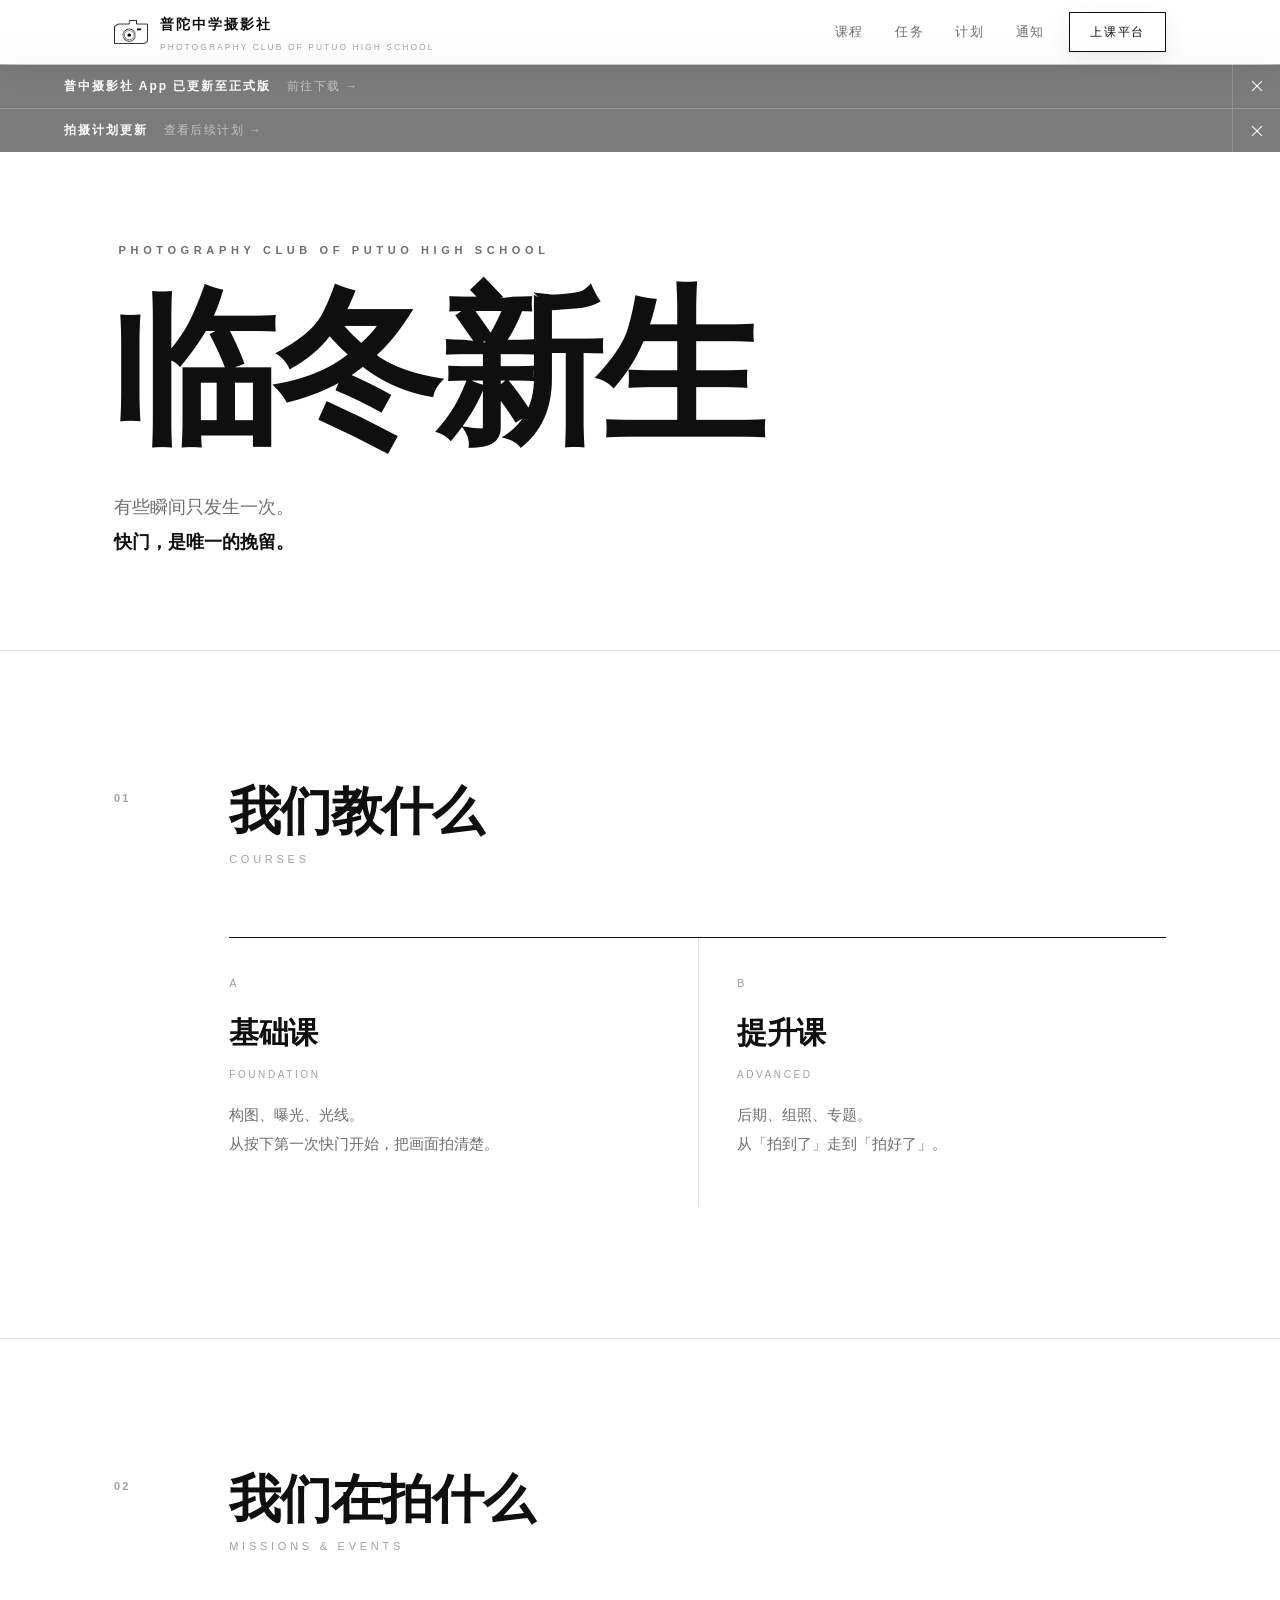
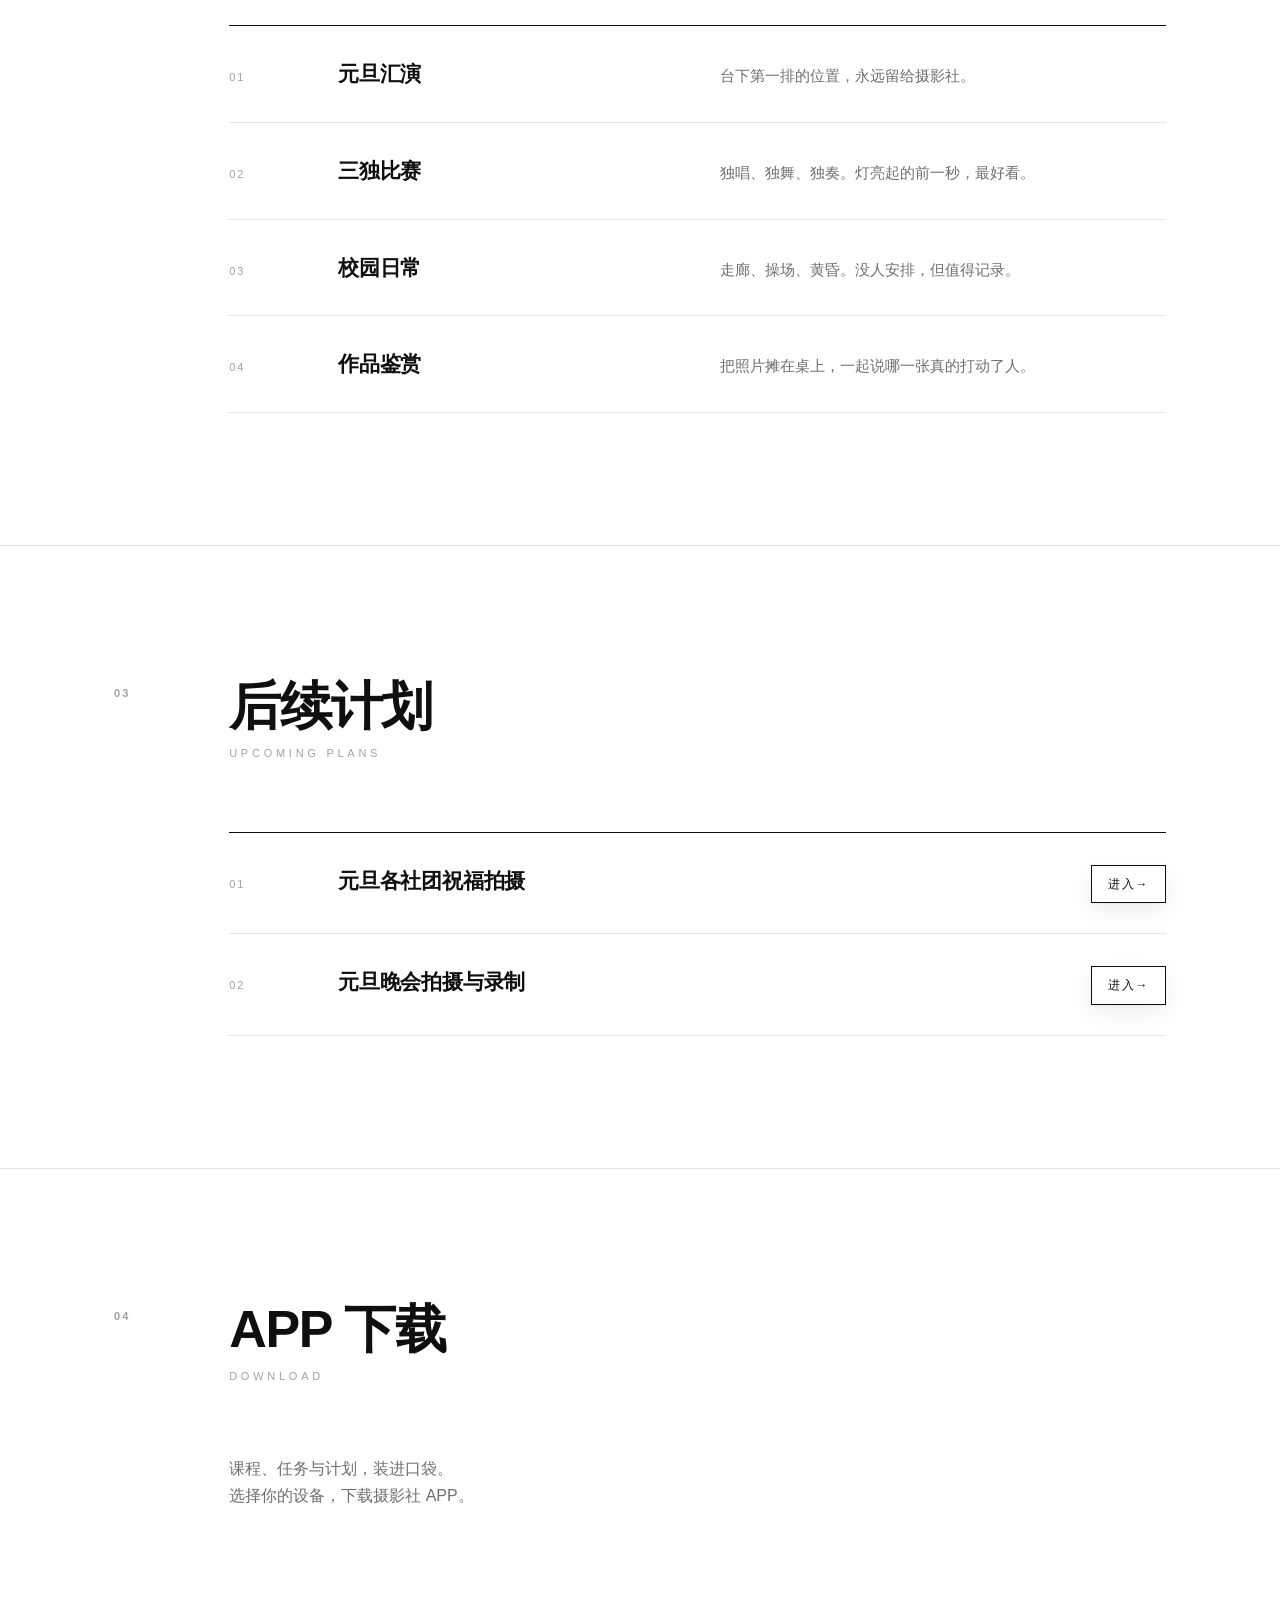
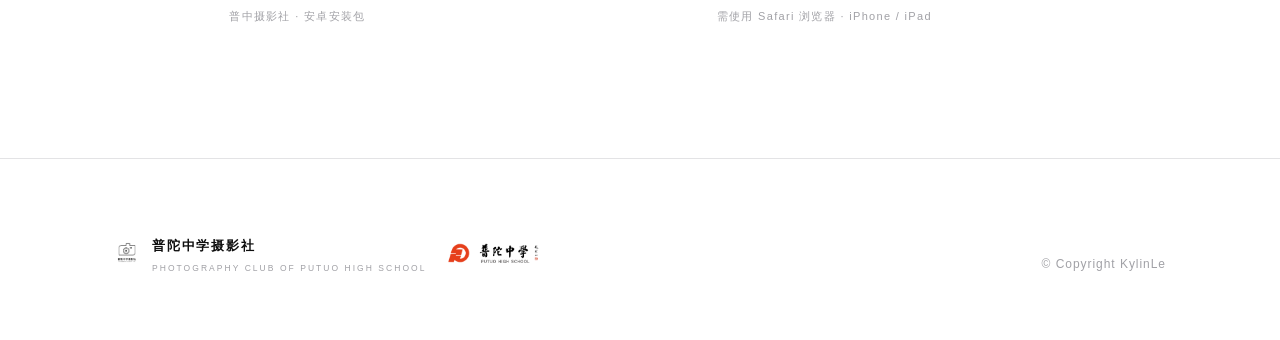
==== index.html @ 9608474e "Add app version marker and update APK to v1.0.2" ====
<!DOCTYPE html>
<html lang="zh-CN">
<head>
<meta charset="UTF-8">
<meta name="viewport" content="width=device-width, initial-scale=1">
<title>普陀中学摄影社</title>
<meta name="description" content="普陀中学摄影社 — 留住光。课程、活动与作品，用快门挽留每一个瞬间。">
<link rel="icon" type="image/png" href="assets/logo.png">
<link rel="stylesheet" href="css/style.css">
<meta name="app-version-code" content="3">
</head>
<body class="has-notice">

<!-- ================= 导航 ================= -->
<header class="nav" id="nav">
  <div class="nav-inner">
    <a class="brand" href="#top" aria-label="返回顶部">
      <img src="assets/logo2.png" alt="" width="34">
      <span>
        <span class="name">普陀中学摄影社</span>
        <span class="sub">Photography Club of Putuo High School</span>
      </span>
    </a>

    <nav class="nav-links" aria-label="主导航">
      <a href="#courses">课程</a>
      <a href="#missions">任务</a>
      <a href="#plans">计划</a>
      <a class="notices-toggle" href="#notices">通知</a>
    </nav>

    <a class="platform-btn" href="https://kylinle.github.io/cp" target="_blank" rel="noopener">上课平台</a>

    <button class="menu-btn" id="menuBtn" aria-expanded="false" aria-label="打开菜单">
      <span></span><span></span>
    </button>
  </div>
  <div class="mobile-menu" id="mobileMenu">
    <a href="#courses">课程</a>
    <a href="#missions">任务</a>
    <a href="#plans">计划</a>
    <a class="notices-toggle" href="#notices">通知</a>
  </div>
</header>

<!-- ================= 通知栏（可多条堆叠） ================= -->
<div class="notices" id="notices">
  <div class="notice" id="notice-app-release">
    <a class="notice-link" href="#app">
      <span class="t">普中摄影社 App 已更新至正式版</span>
      <span class="more">前往下载 →</span>
    </a>
    <button class="notice-close" aria-label="关闭通知">
      <span></span><span></span>
    </button>
  </div>
  <div class="notice" id="notice-plans">
    <a class="notice-link" href="#plans">
      <span class="t">拍摄计划更新</span>
      <span class="more">查看后续计划 →</span>
    </a>
    <button class="notice-close" aria-label="关闭通知">
      <span></span><span></span>
    </button>
  </div>
</div>

<main id="top">

  <!-- ================= 首屏 ================= -->
  <section class="hero">
    <div class="wrap">
      <div class="hero-grid">
        <div>
          <div class="eyebrow">Photography Club of Putuo High School</div>
          <h1>临冬新生</h1>
          <p class="hero-desc">
            有些瞬间只发生一次。<br>
            <strong>快门，是唯一的挽留。</strong>
          </p>
        </div>
      </div>
    </div>
  </section>

  <!-- ================= 01 课程 ================= -->
  <section class="sec" id="courses">
    <div class="wrap">
      <div class="sec-head reveal">
        <div class="sec-num">01</div>
        <h2>我们教什么<span class="en">Courses</span></h2>
      </div>

      <div class="sec-body">
        <div></div>
        <div class="content">
          <div class="courses reveal">
            <div class="course">
              <div class="idx">A</div>
              <h3>基础课</h3>
              <span class="en">Foundation</span>
              <p>构图、曝光、光线。<br>从按下第一次快门开始，把画面拍清楚。</p>
            </div>
            <div class="course">
              <div class="idx">B</div>
              <h3>提升课</h3>
              <span class="en">Advanced</span>
              <p>后期、组照、专题。<br>从「拍到了」走到「拍好了」。</p>
            </div>
          </div>
        </div>
      </div>
    </div>
  </section>

  <!-- ================= 02 任务与活动 ================= -->
  <section class="sec" id="missions">
    <div class="wrap">
      <div class="sec-head reveal">
        <div class="sec-num">02</div>
        <h2>我们在拍什么<span class="en">Missions &amp; Events</span></h2>
      </div>

      <div class="sec-body">
        <div></div>
        <div class="content">
          <div class="list reveal">
            <div class="list-item">
              <div class="n">01</div>
              <div class="t">元旦汇演</div>
              <div class="d">台下第一排的位置，永远留给摄影社。</div>
            </div>
            <div class="list-item">
              <div class="n">02</div>
              <div class="t">三独比赛</div>
              <div class="d">独唱、独舞、独奏。灯亮起的前一秒，最好看。</div>
            </div>
            <div class="list-item">
              <div class="n">03</div>
              <div class="t">校园日常</div>
              <div class="d">走廊、操场、黄昏。没人安排，但值得记录。</div>
            </div>
            <div class="list-item">
              <div class="n">04</div>
              <div class="t">作品鉴赏</div>
              <div class="d">把照片摊在桌上，一起说哪一张真的打动了人。</div>
            </div>
          </div>
        </div>
      </div>
    </div>
  </section>

  <!-- ================= 03 后续计划 ================= -->
  <section class="sec" id="plans">
    <div class="wrap">
      <div class="sec-head reveal">
        <div class="sec-num">03</div>
        <h2>后续计划<span class="en">Upcoming Plans</span></h2>
      </div>

      <div class="sec-body">
        <div></div>
        <div class="content">
          <div class="list reveal">
            <a class="list-item plan-item" href="plan/clubs-greeting.html">
              <div class="n">01</div>
              <div class="t">元旦各社团祝福拍摄</div>
              <div class="go">进入<span aria-hidden="true"> →</span></div>
            </a>
            <a class="list-item plan-item" href="plan/gala-recording.html">
              <div class="n">02</div>
              <div class="t">元旦晚会拍摄与录制</div>
              <div class="go">进入<span aria-hidden="true"> →</span></div>
            </a>
          </div>
        </div>
      </div>
    </div>
  </section>

<!-- ================= 04 APP 下载 ================= -->
<section class="sec" id="app">
  <div class="wrap">
    <div class="sec-head reveal">
      <div class="sec-num">04</div>
      <h2>APP 下载<span class="en">Download</span></h2>
    </div>

    <div class="sec-body">
      <div></div>
      <div class="content">
        <p class="reveal">课程、任务与计划，装进口袋。<br>选择你的设备，下载摄影社 APP。</p>
        <div class="dl-opts reveal">
          <div class="dl-opt">
            <a class="dl-btn" href="downloads/pcpths-android.apk" download data-file="pcpths-android.apk">下载安卓版 APP</a>
            <div class="dl-meta">普中摄影社 · 安卓安装包</div>
          </div>
          <div class="dl-opt">
            <a class="dl-btn" id="iosDlBtn" href="downloads/普陀中学摄影社.mobileconfig" download>下载苹果版 APP</a>
            <div class="dl-meta">需使用 Safari 浏览器 · iPhone / iPad</div>
          </div>
        </div>
      </div>
    </div>
  </div>
</section>

</main>

<!-- ================= 下载弹窗 ================= -->
<div class="modal" id="dlModal" role="dialog" aria-modal="true" aria-labelledby="dlModalTitle">
  <div class="modal-mask"></div>
  <div class="modal-box">
    <p class="modal-title" id="dlModalTitle">开始下载</p>
    <p class="modal-desc"><span id="dlFile">pcpths-android.apk</span> 已开始下载，<br>请在浏览器下载列表查看。</p>
    <button class="modal-btn" id="dlModalClose">知道了</button>
  </div>
</div>

<!-- ================= Safari 提醒弹窗（苹果版下载） ================= -->
<div class="modal" id="iosModal" role="dialog" aria-modal="true" aria-labelledby="iosModalTitle">
  <div class="modal-mask"></div>
  <div class="modal-box">
    <p class="modal-title" id="iosModalTitle">请使用 Safari 浏览器</p>
    <p class="modal-desc">苹果版 APP 需在 Safari 浏览器中下载安装，<br>微信、QQ 内置浏览器无法完成安装。</p>
    <button class="modal-btn" id="iosModalConfirm">确定</button>
  </div>
</div>

<!-- ================= 页脚 ================= -->
<footer class="foot">
  <div class="wrap foot-inner">
    <div class="foot-brand-group">
      <a class="brand" href="#top">
        <img src="assets/logo.png" alt="" width="26" height="26">
        <span>
          <span class="name">普陀中学摄影社</span>
          <span class="sub">Photography Club of Putuo High School</span>
        </span>
      </a>
      <span class="foot-badge"><img src="assets/logopths.gif" alt=""></span>
    </div>
    <div class="legal">
      ©️ Copyright KylinLe
    </div>
  </div>
</footer>

<script src="js/main.js"></script>
</body>
</html>
---- css/style.css ----
/* ============================================================
   普陀中学摄影社 — 样式表
   设计系统：细线 / 黑白 / 字距
   ============================================================ */

:root{
  --ink:#0f0f0f;
  --paper:#ffffff;
  --muted:#6e6e73;
  --faint:#a1a1a6;
  --line:#e3e3e5;

  --pad: clamp(20px, 5vw, 64px);
  --maxw: 1180px;
  --notice-h: 44px;

  --ease: cubic-bezier(.22,.61,.24,1);
}

*,*::before,*::after{ margin:0; padding:0; box-sizing:border-box; }

html{
  -webkit-text-size-adjust:100%;
  scroll-behavior:smooth;
}
section[id]{ scroll-margin-top:64px; }
.has-notice section[id]{ scroll-margin-top:calc(64px + var(--notices-h, var(--notice-h))); }

body{
  background:var(--paper);
  color:var(--ink);
  font-family:-apple-system, BlinkMacSystemFont, "SF Pro Display", "PingFang SC",
              "Helvetica Neue", "Hiragino Sans GB", "Microsoft YaHei", sans-serif;
  font-size:16px;
  line-height:1.7;
  -webkit-font-smoothing:antialiased;
  text-rendering:optimizeLegibility;
  overflow-x:hidden;
}
::selection{ background:var(--ink); color:var(--paper); }

a{ color:inherit; text-decoration:none; }
img{ display:block; max-width:100%; }

/* ---------- 通用容器 ---------- */
.wrap{
  width:100%;
  max-width:var(--maxw);
  margin:0 auto;
  padding:0 var(--pad);
}

/* ---------- 顶部导航 ---------- */
.nav{
  position:fixed; inset:0 0 auto 0; z-index:100;
  background:rgba(255,255,255,.18);
  backdrop-filter:blur(14px) saturate(1.3);
  -webkit-backdrop-filter:blur(14px) saturate(1.3);
  box-shadow:0 1px 2px rgba(15,15,15,.04), 0 8px 24px rgba(15,15,15,.05), inset 0 1px 0 rgba(255,255,255,.9);
  border-bottom:1px solid transparent;
  transition:border-color .4s var(--ease), background .4s var(--ease);
}
.nav.is-scrolled{ border-bottom-color:var(--line); }

.nav-inner{
  max-width:var(--maxw); margin:0 auto;
  padding:0 var(--pad);
  height:64px;
  display:flex; align-items:center; justify-content:space-between; gap:24px;
}

.brand{ display:flex; align-items:center; gap:12px; }
.brand img{ width:26px; height:26px; flex:0 0 auto; }
/* 顶栏 logo（logo2 为横向长方形，按原始比例显示，不做方形拉伸） */
.nav .brand img{ width:34px; height:auto; }
.brand .name{
  font-size:14px; font-weight:600; letter-spacing:.14em;
}
.brand .sub{
  display:block; font-size:8.5px; letter-spacing:.24em;
  color:var(--faint); text-transform:uppercase; margin-top:3px; font-weight:500;
}

.nav-links{ display:flex; gap:clamp(18px,2.4vw,36px); margin-left:auto; }
.nav-links a{
  font-size:13px; letter-spacing:.14em; color:var(--muted);
  padding:6px 0; position:relative; transition:color .3s var(--ease);
}
.nav-links a::after{
  content:""; position:absolute; left:0; bottom:0;
  width:100%; height:1px; background:var(--ink);
  transform:scaleX(0); transform-origin:right;
  transition:transform .45s var(--ease);
}
.nav-links a:hover{ color:var(--ink); }
.nav-links a:hover::after{ transform:scaleX(1); transform-origin:left; }

/* 上课平台按钮 */
.platform-btn{
  display:inline-flex; align-items:center;
  padding:9px 20px;
  border:1px solid var(--ink);
  font-size:12px; letter-spacing:.14em;
  white-space:nowrap;
  transition:transform .35s var(--ease), background .3s var(--ease), color .3s var(--ease), box-shadow .35s var(--ease);
}

.menu-btn{
  display:none; width:40px; height:40px; margin-right:-8px;
  background:none; border:0; cursor:pointer; position:relative;
}
.menu-btn span{
  position:absolute; left:10px; width:20px; height:1px; background:var(--ink);
  transition:transform .4s var(--ease), opacity .3s var(--ease);
}
.menu-btn span:nth-child(1){ top:16px; }
.menu-btn span:nth-child(2){ top:23px; }
.menu-btn[aria-expanded="true"] span:nth-child(1){ transform:translateY(3.5px) rotate(45deg); }
.menu-btn[aria-expanded="true"] span:nth-child(2){ transform:translateY(-3.5px) rotate(-45deg); }

.mobile-menu{
  display:none; border-top:1px solid var(--line); background:var(--paper);
}
.mobile-menu a{
  display:block; padding:16px var(--pad);
  font-size:15px; letter-spacing:.12em;
  border-bottom:1px solid var(--line);
}
.mobile-menu.is-open{ display:block; }

/* ---------- 通知栏（主页顶栏下方，可多条堆叠，各自可关闭） ---------- */
.has-notice main{ padding-top:var(--notices-h, var(--notice-h)); }
.notices{
  position:fixed; top:64px; left:0; right:0; z-index:99;
  animation:notice-in .7s var(--ease) .15s backwards;
}
.notice{
  height:var(--notice-h);
  background:rgba(15,15,15,.55);
  backdrop-filter:blur(14px) saturate(1.4);
  -webkit-backdrop-filter:blur(14px) saturate(1.4);
  display:flex; align-items:stretch;
}
.notice + .notice{ border-top:1px solid rgba(255,255,255,.18); }
.notice-link{
  flex:1; min-width:0;
  display:flex; align-items:center; gap:clamp(10px,2vw,16px);
  padding:0 var(--pad);
  color:var(--paper); font-size:12px; letter-spacing:.16em;
}
.notice-link .t{ font-weight:600; }
.notice-link .more{ color:rgba(255,255,255,.55); letter-spacing:.12em; transition:color .3s var(--ease); }
.notice-link:hover .more{ color:var(--paper); }
.notice-close{
  flex:0 0 auto; width:48px;
  background:none; border:0; border-left:1px solid rgba(255,255,255,.18);
  cursor:pointer; position:relative;
  touch-action:manipulation; /* 手机浏览器：去掉双击缩放干扰，点按立即生效 */
  transition:background .3s var(--ease);
}
.notice-close:hover{ background:rgba(255,255,255,.08); }
.notice-close span{
  position:absolute; left:50%; top:50%; width:14px; height:1px; background:var(--paper);
}
.notice-close span:nth-child(1){ transform:translate(-50%,-50%) rotate(45deg); }
.notice-close span:nth-child(2){ transform:translate(-50%,-50%) rotate(-45deg); }
@keyframes notice-in{
  from{ transform:translateY(-100%); opacity:0; }
  to{ transform:translateY(0); opacity:1; }
}
/* 顶栏「通知」点击后重新播放滑入动画（即使通知已显示，也有可见的弹出反馈） */
.notices.repop{ animation:notice-in .55s var(--ease) backwards; }

/* ---------- 首屏 ---------- */
.hero{
  padding-top:clamp(120px, 17vh, 190px);
  padding-bottom:clamp(64px, 10vh, 120px);
  position:relative;
}
.hero-grid{
  display:grid;
  grid-template-columns:minmax(0,1fr);
}

.eyebrow{
  font-size:11px; letter-spacing:.42em; text-transform:uppercase;
  color:var(--muted); font-weight:600; padding-left:.42em;
  margin-bottom:clamp(20px,3vw,32px);
}

h1{
  font-size:clamp(64px, 13.5vw, 168px);
  line-height:.92;
  letter-spacing:-.035em;
  font-weight:600;
  margin-left:-.02em;
}

.hero-desc{
  margin-top:clamp(28px,4vw,44px);
  font-size:clamp(15px,1.6vw,18px);
  line-height:1.95; color:var(--muted);
  max-width:26em;
}
.hero-desc strong{ color:var(--ink); font-weight:600; }

/* ---------- 分节 ---------- */
.sec{
  padding:clamp(72px, 11vw, 132px) 0;
  border-top:1px solid var(--line);
}
.sec-head{
  display:grid;
  grid-template-columns:clamp(48px,6vw,88px) minmax(0,1fr);
  gap:clamp(16px,3vw,40px);
  align-items:start;
  margin-bottom:clamp(40px,6vw,72px);
}
.sec-num{
  font-size:11px; letter-spacing:.2em; color:var(--faint);
  font-weight:600; padding-top:.55em;
}
h2{
  font-size:clamp(30px, 4.4vw, 52px);
  line-height:1.08;
  letter-spacing:-.025em;
  font-weight:600;
}
h2 .en{
  display:block; margin-top:14px;
  font-size:11px; letter-spacing:.34em; text-transform:uppercase;
  color:var(--faint); font-weight:500;
}

.sec-body{
  display:grid;
  grid-template-columns:clamp(48px,6vw,88px) minmax(0,1fr);
  gap:clamp(16px,3vw,40px);
}
.sec-body > .content{ max-width:none; }
.content p{ max-width:38em; }

p{ color:var(--muted); }

/* 课程 —— 两栏 */
.courses{
  display:grid; grid-template-columns:repeat(2,minmax(0,1fr));
  gap:0;
  border-top:1px solid var(--ink);
}
.course{ padding:clamp(24px,3vw,36px) clamp(20px,3vw,40px) clamp(32px,4vw,48px) 0; }
.course + .course{ border-left:1px solid var(--line); padding-left:clamp(20px,3vw,40px); }
.course .idx{ font-size:11px; letter-spacing:.2em; color:var(--faint); }
.course h3{
  font-size:clamp(22px,2.8vw,30px); font-weight:600;
  letter-spacing:-.015em; margin-top:14px;
}
.course .en{
  display:block; margin-top:8px; font-size:10px; letter-spacing:.26em;
  text-transform:uppercase; color:var(--faint);
}
.course p{ margin-top:18px; font-size:15px; line-height:1.9; max-width:24em; }

/* 任务与活动 —— 列表 */
.list{ border-top:1px solid var(--ink); }
.list-item{
  display:grid;
  grid-template-columns:clamp(40px,6vw,80px) minmax(0,1.1fr) minmax(0,1.4fr);
  gap:clamp(12px,3vw,32px);
  align-items:baseline;
  padding:clamp(20px,2.6vw,30px) 0;
  border-bottom:1px solid var(--line);
  transition:padding-left .45s var(--ease);
}
.list-item:hover{ padding-left:10px; }
.list-item .n{ font-size:11px; letter-spacing:.18em; color:var(--faint); }
.list-item .t{ font-size:clamp(17px,2vw,21px); font-weight:600; letter-spacing:-.01em; }
.list-item .d{ font-size:14.5px; line-height:1.85; color:var(--muted); }

/* 后续计划 —— 可点击列表（外观与任务列表一致） */
.plan-item{ cursor:pointer; }
.plan-item .t{ transition:color .3s var(--ease); }
.plan-item:hover .t{
  text-decoration:underline; text-underline-offset:7px; text-decoration-thickness:1px;
}
.plan-item .go{
  justify-self:end;
  display:inline-flex; align-items:center;
  padding:8px 16px;
  border:1px solid var(--ink);
  font-size:12px; letter-spacing:.14em;
  white-space:nowrap;
  transition:transform .35s var(--ease), background .3s var(--ease), color .3s var(--ease), box-shadow .35s var(--ease);
}

/* ---------- 计划页 ---------- */
.plan-page{ padding-bottom:clamp(64px, 8vw, 96px); }
.plan-page .sec{ border-top:0; }
.plan-page .list{ border-top:0; }

/* 岗位表 */
.spec-table{
  width:100%;
  border-collapse:collapse;
  font-size:14px;
  line-height:1.75;
}
.spec-table th{
  text-align:left;
  font-size:11px; font-weight:600; letter-spacing:.2em;
  color:var(--faint);
  padding:12px 16px 12px 0;
  border-bottom:1px solid var(--line);
}
.spec-table td{
  vertical-align:top;
  padding:clamp(18px,2.6vw,28px) 16px clamp(18px,2.6vw,28px) 0;
  border-bottom:1px solid var(--line);
  color:var(--muted);
}
.spec-table .pos{
  color:var(--ink);
  font-size:15px; font-weight:600; letter-spacing:-.01em;
  white-space:nowrap;
}
.spec-table .count{
  display:block; margin-top:6px;
  font-size:10px; letter-spacing:.22em; color:var(--faint); font-weight:500;
}
.plan-title{
  margin-left:0;
  font-size:clamp(30px, 9.5vw, 96px);
  line-height:1.02; letter-spacing:-.02em;
}
.foot.foot-bar{
  position:fixed; inset:auto 0 0 0; z-index:100;
  background:var(--paper);
  border-top:1px solid var(--line);
  padding:14px 0;
}

/* ---------- 下载模块 ---------- */
.dl-btn{
  margin-top:28px;
  display:inline-flex; align-items:center;
  padding:13px 32px;
  border:1px solid var(--ink);
  font-size:13px; font-weight:600; letter-spacing:.16em;
  white-space:nowrap;
  transition:transform .35s var(--ease), background .3s var(--ease), color .3s var(--ease), box-shadow .35s var(--ease);
}
.dl-meta{ margin-top:14px; font-size:11px; letter-spacing:.12em; color:var(--faint); }

/* 多个下载按钮并排 */
.dl-opts{
  margin-top:34px;
  display:grid;
  grid-template-columns:repeat(2,minmax(0,1fr));
  gap:clamp(20px,3vw,40px);
}
.dl-opts .dl-btn{ margin-top:0; }

/* ---------- 弹窗 ---------- */
.modal{
  position:fixed; inset:0; z-index:200;
  display:none;
}
.modal.is-open{ display:block; }
.modal-mask{
  position:absolute; inset:0;
  background:rgba(15,15,15,.35);
  animation:modal-fade .3s var(--ease) both;
}
.modal-box{
  position:absolute; left:50%; top:50%;
  transform:translate(-50%,-50%);
  width:min(420px, calc(100vw - 48px));
  background:var(--paper);
  border:1px solid var(--line);
  padding:clamp(28px,5vw,44px);
  animation:modal-in .45s var(--ease) both;
}
.modal-title{ font-size:16px; font-weight:600; letter-spacing:.2em; }
.modal-desc{ margin-top:16px; font-size:13.5px; line-height:1.9; color:var(--muted); }
.modal-btn{
  margin-top:28px;
  display:inline-flex; align-items:center;
  padding:10px 22px;
  border:1px solid var(--ink);
  background:var(--paper); color:var(--ink);
  font-size:12px; letter-spacing:.14em;
  cursor:pointer;
  transition:transform .35s var(--ease), background .3s var(--ease), color .3s var(--ease), box-shadow .35s var(--ease);
}
@keyframes modal-fade{ from{ opacity:0; } to{ opacity:1; } }
@keyframes modal-in{
  from{ opacity:0; transform:translate(-50%,-44%); }
  to{ opacity:1; transform:translate(-50%,-50%); }
}

/* ---------- 页脚 ---------- */
.foot{
  padding:clamp(48px,7vw,72px) 0 clamp(40px,6vw,64px);
  border-top:1px solid var(--line);
}
.foot-inner{
  display:flex; justify-content:space-between; align-items:flex-end; gap:32px; flex-wrap:wrap;
}
.foot .brand .name{ font-size:13px; }
.foot .legal{
  text-align:right; font-size:12px; letter-spacing:.08em;
  color:var(--faint); line-height:1.9;
}
/* 底栏 logo 横幅（紧邻品牌 logo，垂直居中） */
.foot-brand-group{
  display:flex; align-items:center; gap:14px;
}
.foot-badge{
  display:flex; align-items:center;
}
.foot-badge img{ height:30px; width:auto; display:block; }

/* ---------- 液态玻璃（按钮 / 底栏；顶栏见 .nav 自身规则） ---------- */
.platform-btn, .plan-item .go, .dl-btn, .modal-btn{
  background:rgba(255,255,255,.5);
  backdrop-filter:blur(12px) saturate(1.5);
  -webkit-backdrop-filter:blur(12px) saturate(1.5);
  box-shadow:0 1px 2px rgba(15,15,15,.05), 0 8px 24px rgba(15,15,15,.07), inset 0 1px 0 rgba(255,255,255,.9);
}
/* 光标靠近：轻微放大，不反色 */
.platform-btn:hover, .plan-item:hover .go, .dl-btn:hover, .modal-btn:hover{
  transform:scale(1.05);
  box-shadow:0 2px 4px rgba(15,15,15,.06), 0 10px 28px rgba(15,15,15,.09), inset 0 1px 0 rgba(255,255,255,.9);
}
/* 按下：高亮 + 在放大基础上再放大（JS 加 .is-pressed，光标离开前保持） */
.platform-btn.is-pressed, .plan-item .go.is-pressed, .dl-btn.is-pressed, .modal-btn.is-pressed{
  transform:scale(1.12);
  background:rgba(255,255,255,.94);
  box-shadow:0 0 0 4px rgba(15,15,15,.05), 0 2px 4px rgba(15,15,15,.06), 0 14px 36px rgba(15,15,15,.12), inset 0 1px 0 #fff;
}
/* 页脚 / 底栏（计划页底部固定底栏随内容滚动穿过时可见模糊） */
.foot, .foot.foot-bar{
  background:rgba(255,255,255,.18);
  backdrop-filter:blur(14px) saturate(1.3);
  -webkit-backdrop-filter:blur(14px) saturate(1.3);
}
.foot.foot-bar{ box-shadow:0 -6px 24px rgba(15,15,15,.05), inset 0 1px 0 rgba(255,255,255,.85); }
/* 不支持背景模糊的浏览器回退为纯白/纯黑，保证文字可读 */
@supports not ((backdrop-filter:blur(1px)) or (-webkit-backdrop-filter:blur(1px))){
  .nav{ background:var(--paper); }
  .notice{ background:var(--ink); }
  .platform-btn, .plan-item .go, .dl-btn, .modal-btn{ background:var(--paper); }
  .foot, .foot.foot-bar{ background:var(--paper); }
}

/* ---------- 滚动显现 ---------- */
.reveal{
  opacity:0; transform:translateY(22px);
  transition:opacity .9s var(--ease), transform .9s var(--ease);
}
.reveal.is-in{ opacity:1; transform:none; }

/* ---------- 响应式 ---------- */
@media (max-width: 900px){
  .courses{ grid-template-columns:1fr; }
  .course + .course{ border-left:0; border-top:1px solid var(--line); padding-left:0; }
  .dl-opts{ grid-template-columns:1fr; }
}

@media (max-width: 720px){
  .nav-links{ display:none; margin-left:0; }
  .platform-btn{ margin-left:auto; padding:7px 14px; }
  .nav .brand .sub{ display:none; }
  .menu-btn{ display:block; }
  .notice-link{ font-size:11px; gap:10px; }
  .notice-link .more{ letter-spacing:.08em; }
  .sec-head,.sec-body{ grid-template-columns:1fr; gap:14px; }
  .sec-num{ padding-top:0; }
  .list-item{ grid-template-columns:40px minmax(0,1fr); }
  .list-item .d{ grid-column:2; }
  .list-item .go{ grid-column:2; justify-self:start; margin-top:10px; }
  .spec-table thead{ display:none; }
  .spec-table, .spec-table tbody, .spec-table tr, .spec-table td{ display:block; width:100%; }
  .spec-table tr{ padding:clamp(20px,4vw,28px) 0; border-bottom:1px solid var(--line); }
  .spec-table td{ border-bottom:0; padding:8px 0; }
  .spec-table td::before{
    content:attr(data-label);
    display:block; margin-bottom:2px;
    font-size:10px; letter-spacing:.2em; color:var(--faint); font-weight:600;
  }
  .spec-table td:first-child::before{ display:none; }
  .spec-table td:empty{ display:none; }
  .spec-table .pos{ font-size:17px; padding-bottom:12px; }
  .foot-inner{ flex-direction:column; align-items:flex-start; }
  .foot .legal{ text-align:left; }
  .foot.foot-bar .foot-inner{ flex-direction:row; align-items:center; justify-content:space-between; }
}

@media (prefers-reduced-motion: reduce){
  html{ scroll-behavior:auto; }
  *,*::before,*::after{ animation:none !important; transition:none !important; }
  .reveal{ opacity:1; transform:none; }
}
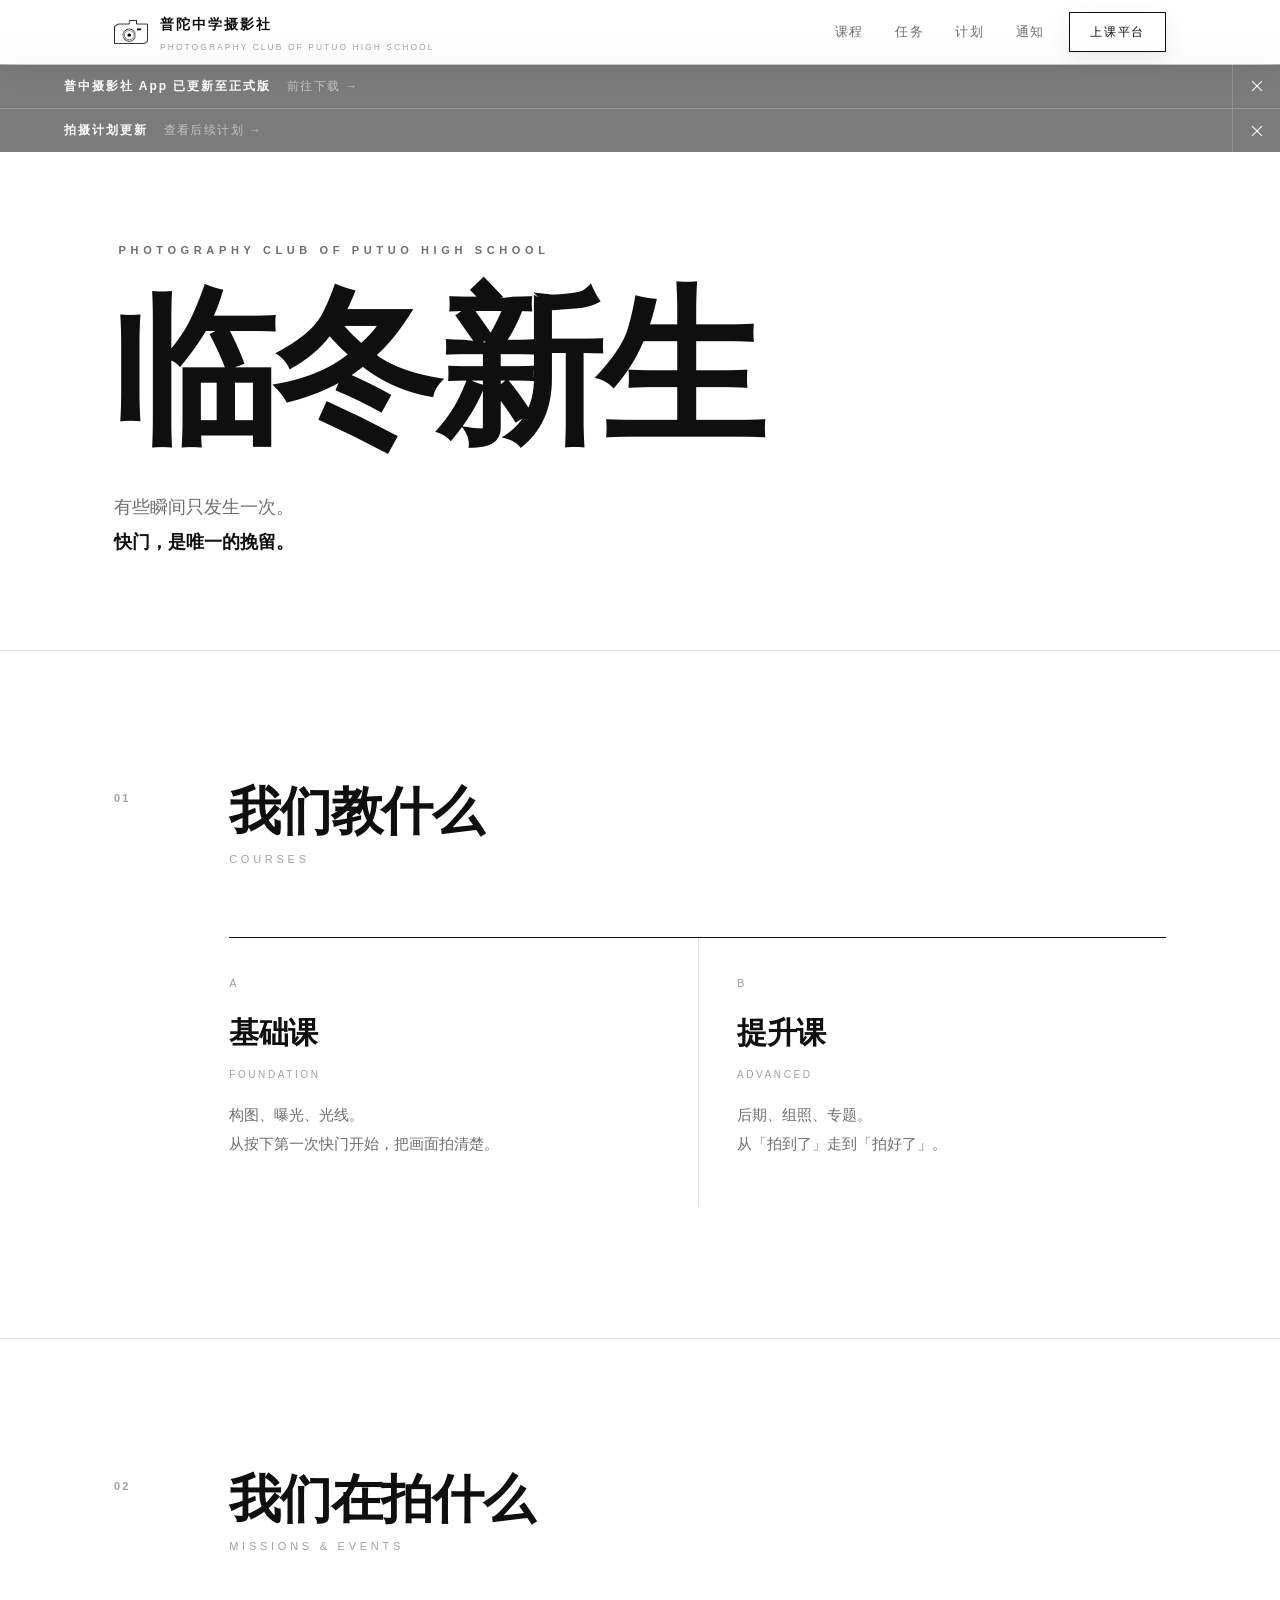
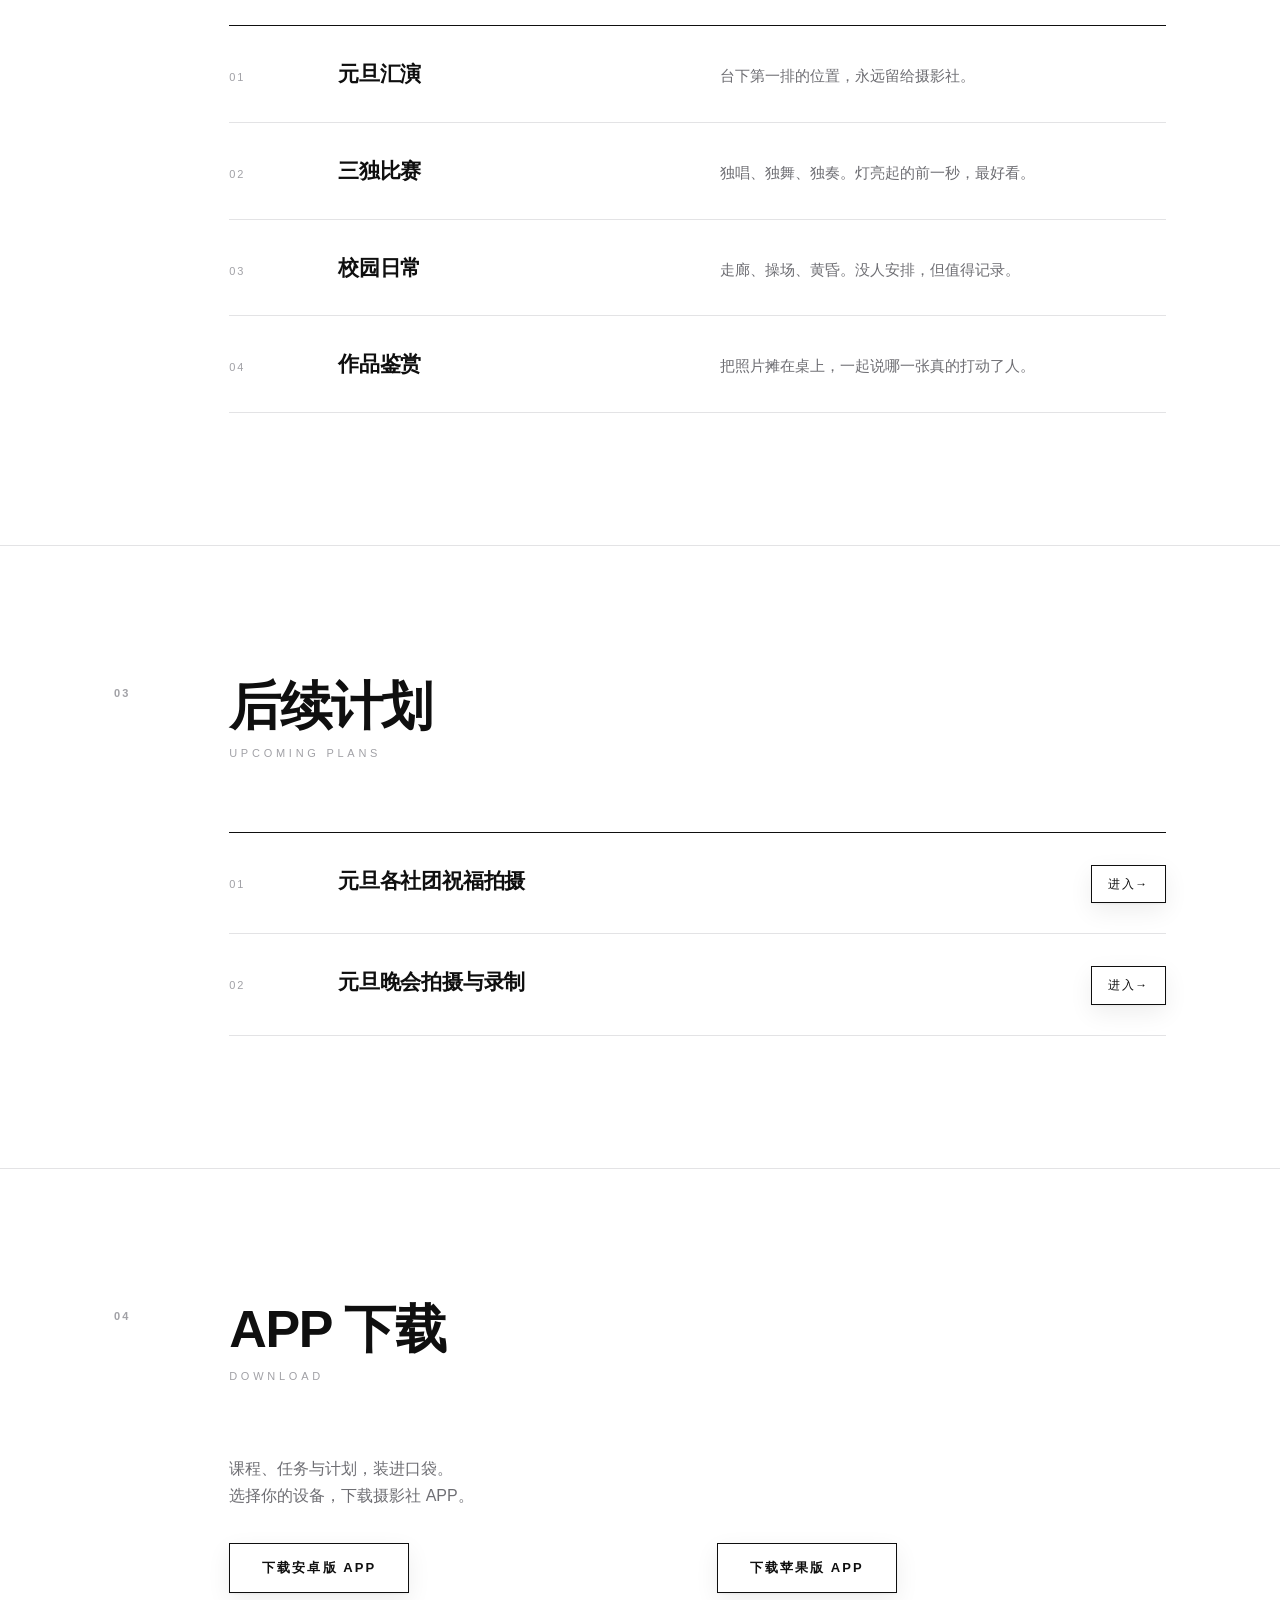
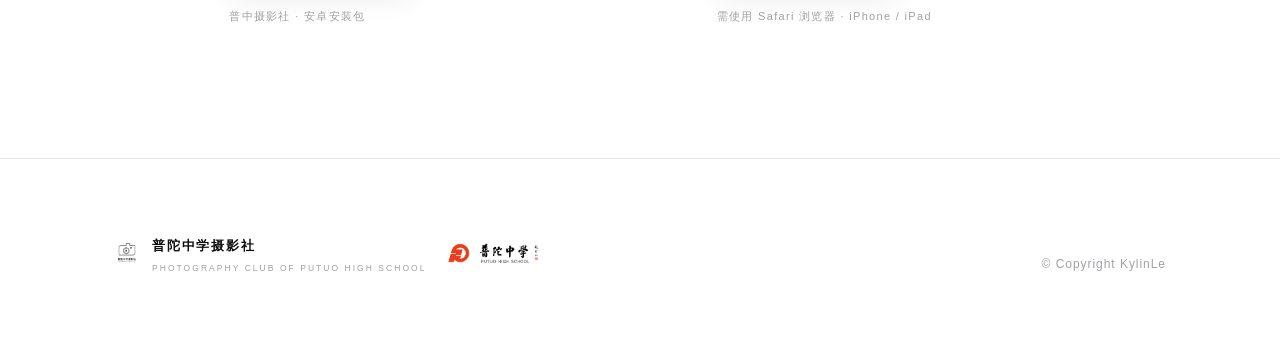
==== commit 17118f99: "Link footer logopths to school website" ====
--- a/index.html
+++ b/index.html
@@ -239,7 +239,7 @@
           <span class="sub">Photography Club of Putuo High School</span>
         </span>
       </a>
-      <span class="foot-badge"><img src="assets/logopths.gif" alt=""></span>
+      <a class="foot-badge" href="http://www.ptzx.net/" target="_blank" rel="noopener" aria-label="普陀中学官网"><img src="assets/logopths.gif" alt=""></a>
     </div>
     <div class="legal">
       ©️ Copyright KylinLe
--- a/css/style.css
+++ b/css/style.css
@@ -418,7 +418,11 @@
 .foot-badge{
   display:flex; align-items:center;
 }
-.foot-badge img{ height:30px; width:auto; display:block; }
+.foot-badge img{
+  height:30px; width:auto; display:block;
+  transition:opacity .3s var(--ease);
+}
+.foot-badge:hover img{ opacity:.65; }
 
 /* ---------- 液态玻璃（按钮 / 底栏；顶栏见 .nav 自身规则） ---------- */
 .platform-btn, .plan-item .go, .dl-btn, .modal-btn{
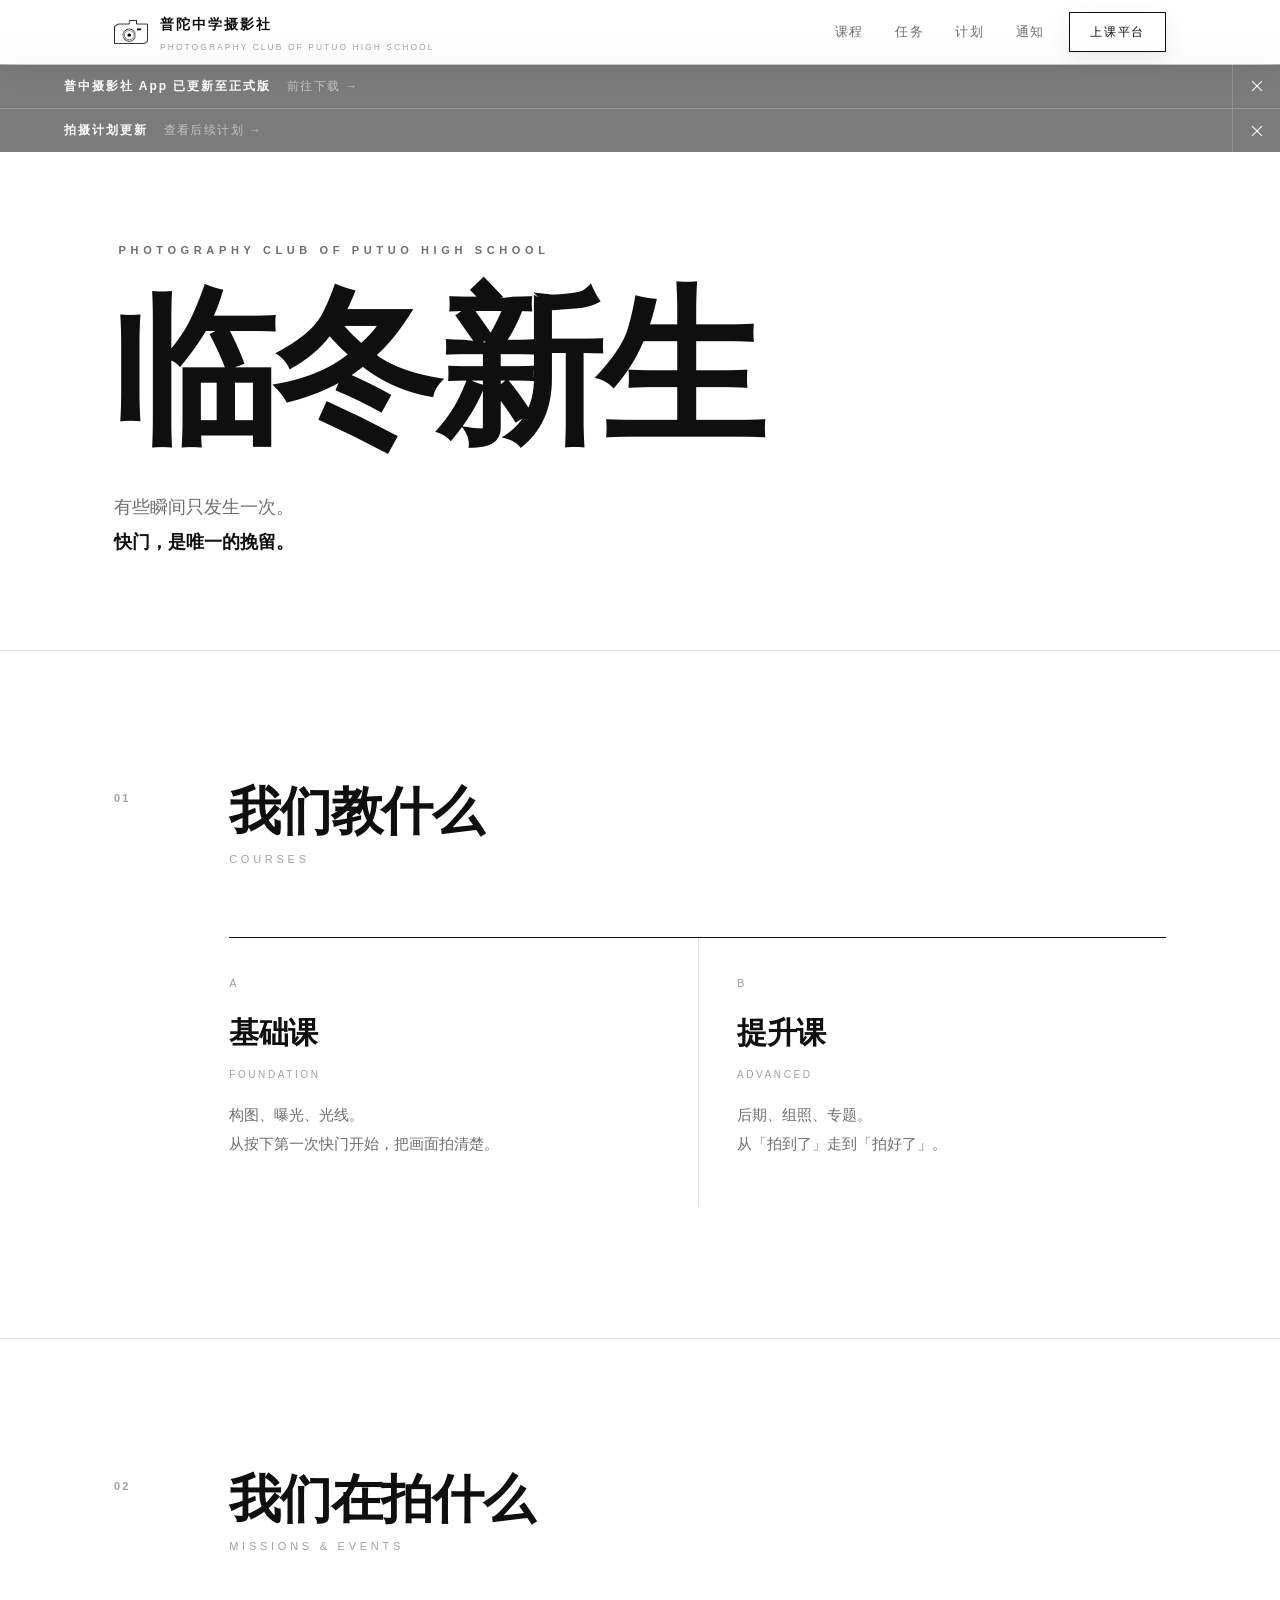
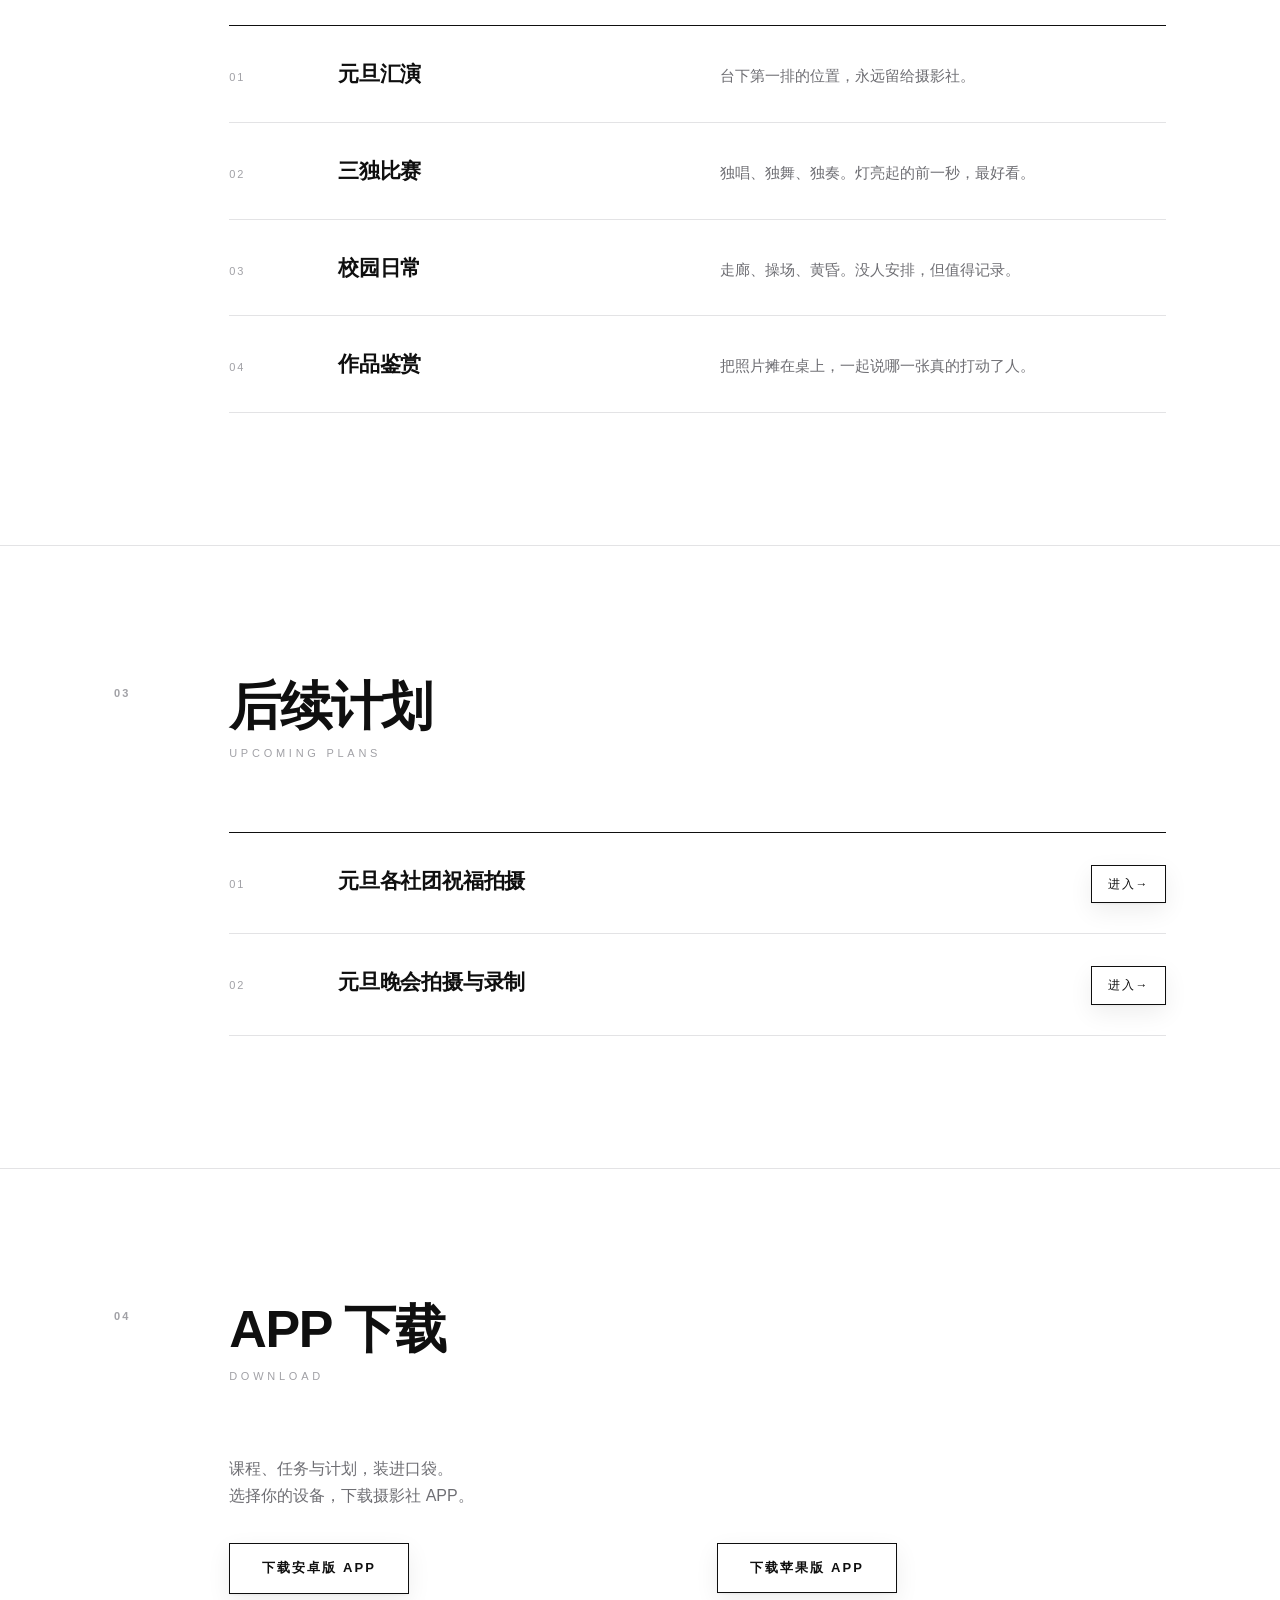
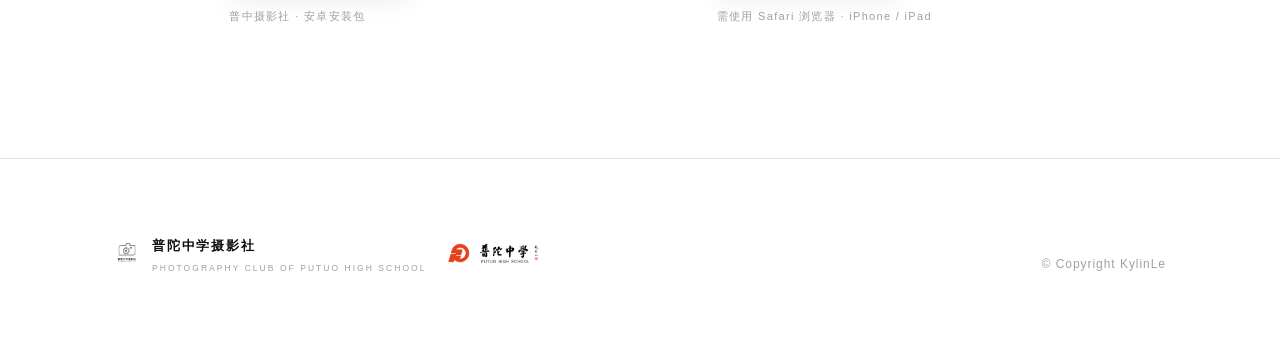
==== commit 03b190a9: "Bump app version code to 4 and update APK" ====
--- a/index.html
+++ b/index.html
@@ -7,7 +7,7 @@
 <meta name="description" content="普陀中学摄影社 — 留住光。课程、活动与作品，用快门挽留每一个瞬间。">
 <link rel="icon" type="image/png" href="assets/logo.png">
 <link rel="stylesheet" href="css/style.css">
-<meta name="app-version-code" content="3">
+<meta name="app-version-code" content="4">
 </head>
 <body class="has-notice">
 
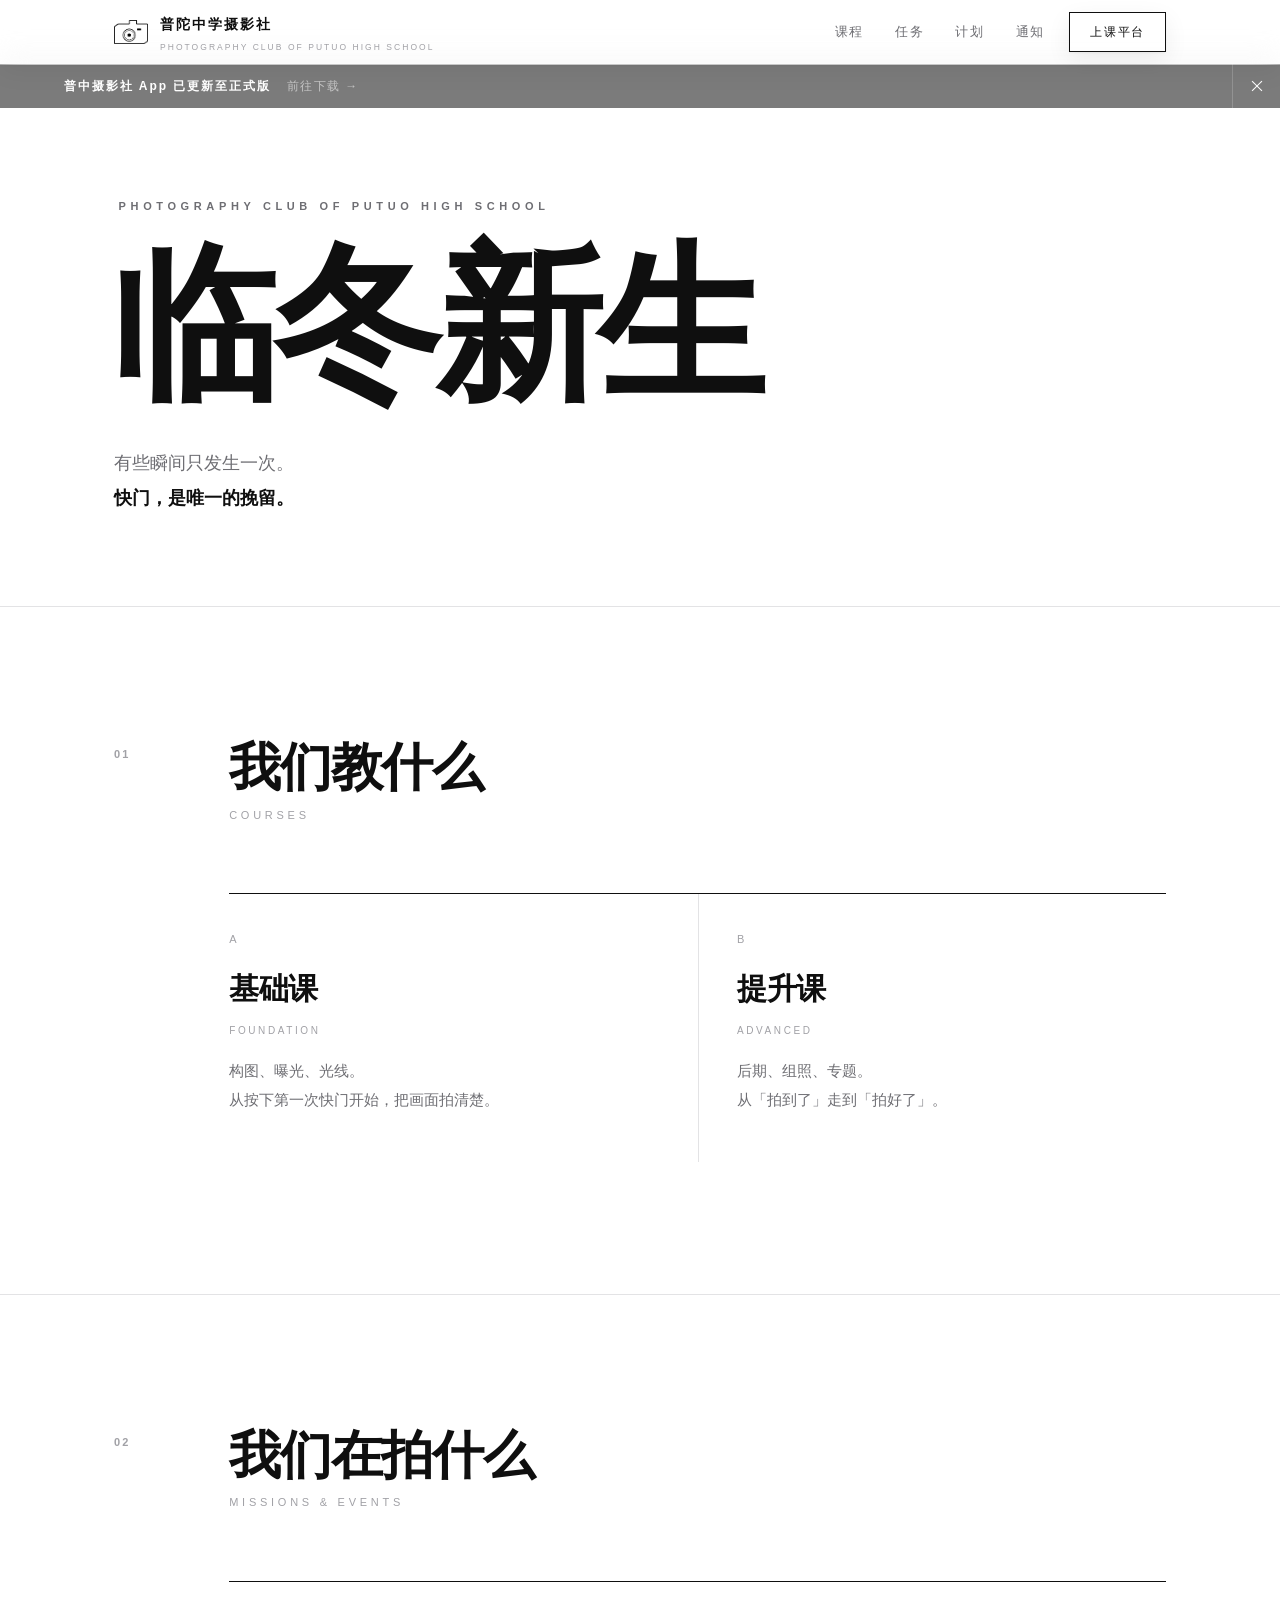
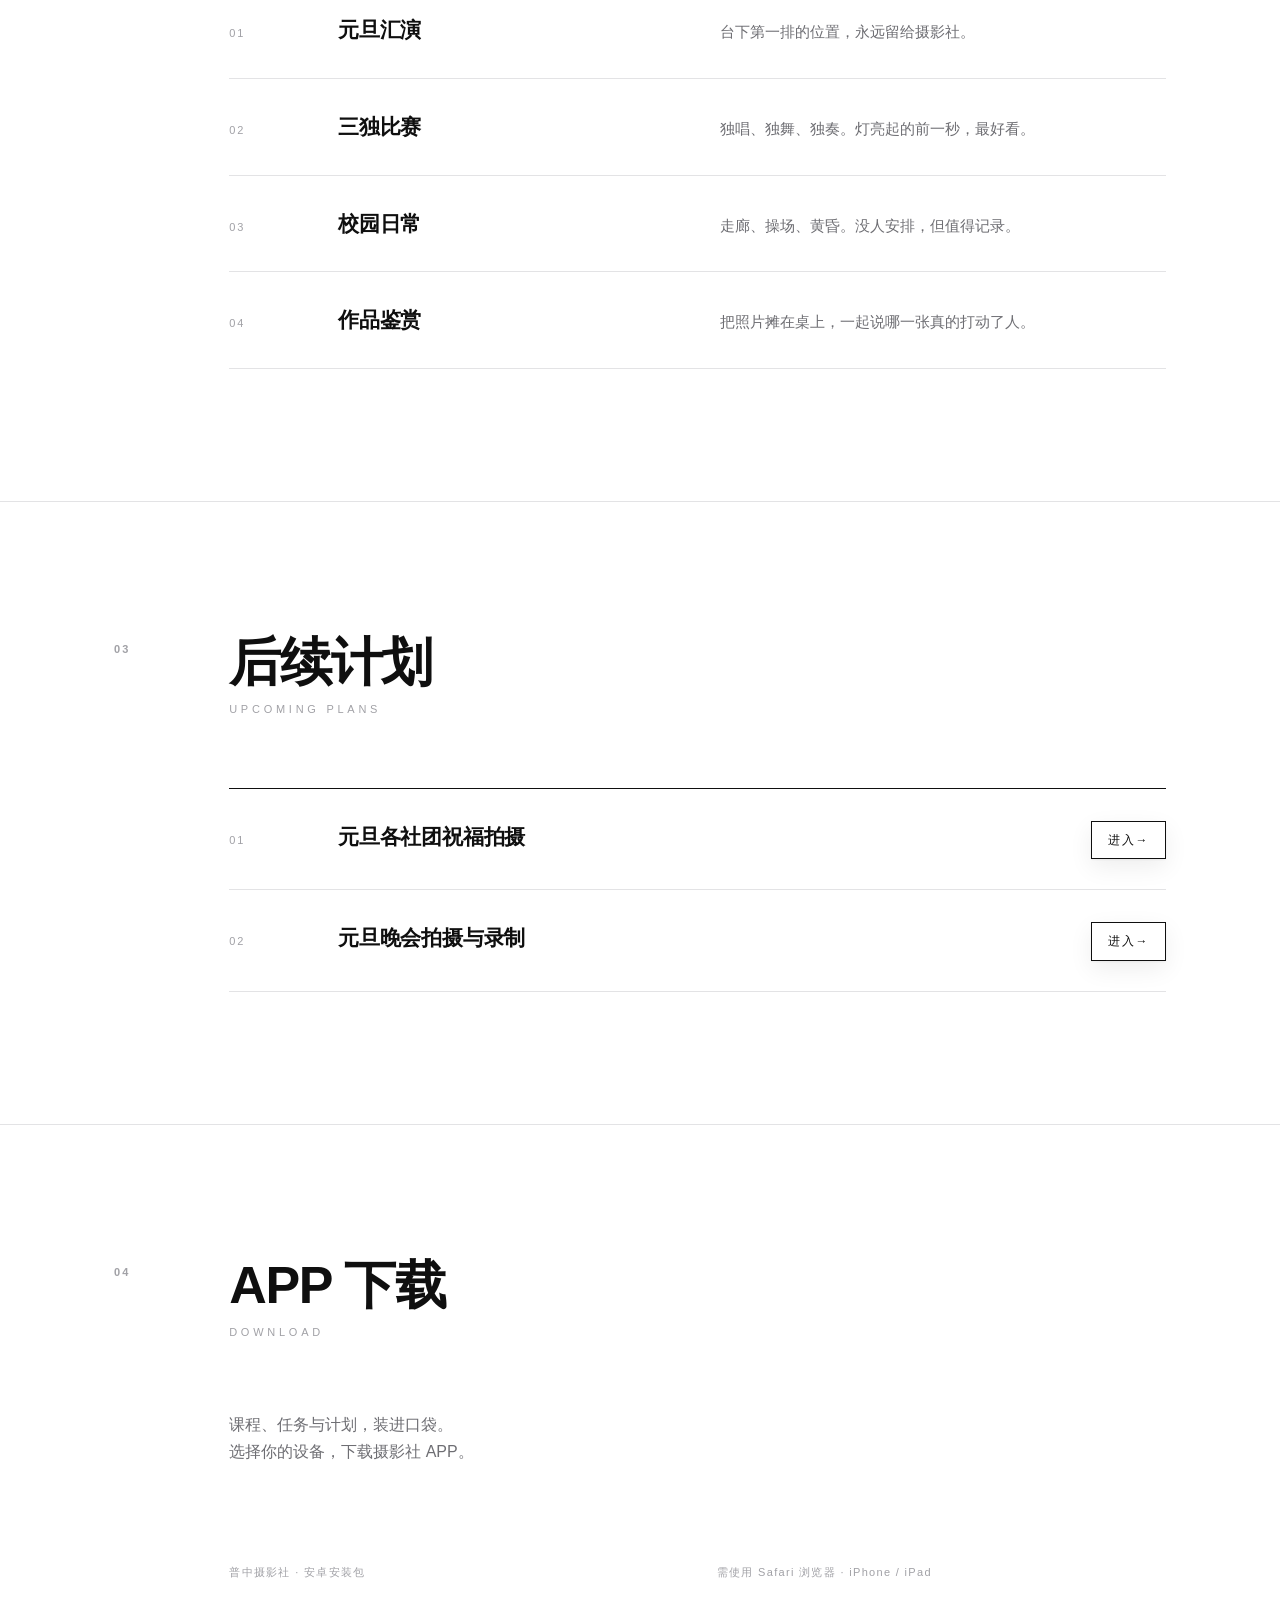
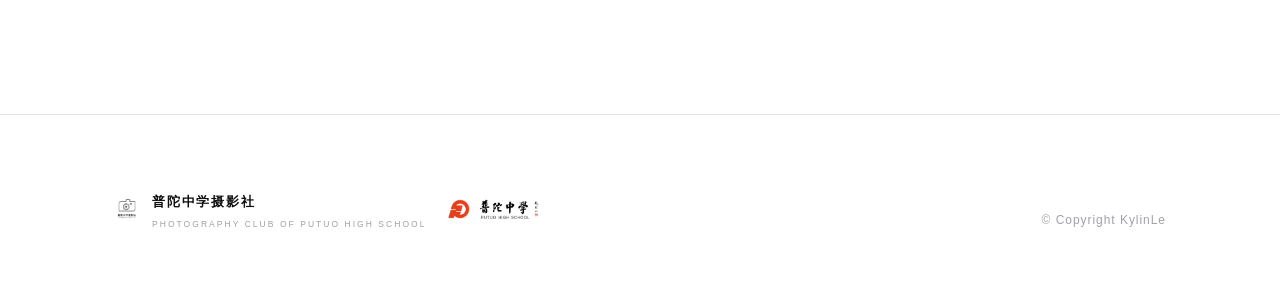
==== commit a082381f: "Remove plans update notice" ====
--- a/index.html
+++ b/index.html
@@ -7,7 +7,7 @@
 <meta name="description" content="普陀中学摄影社 — 留住光。课程、活动与作品，用快门挽留每一个瞬间。">
 <link rel="icon" type="image/png" href="assets/logo.png">
 <link rel="stylesheet" href="css/style.css">
-<meta name="app-version-code" content="4">
+<meta name="app-version-code" content="5">
 </head>
 <body class="has-notice">
 
@@ -49,15 +49,6 @@
     <a class="notice-link" href="#app">
       <span class="t">普中摄影社 App 已更新至正式版</span>
       <span class="more">前往下载 →</span>
-    </a>
-    <button class="notice-close" aria-label="关闭通知">
-      <span></span><span></span>
-    </button>
-  </div>
-  <div class="notice" id="notice-plans">
-    <a class="notice-link" href="#plans">
-      <span class="t">拍摄计划更新</span>
-      <span class="more">查看后续计划 →</span>
     </a>
     <button class="notice-close" aria-label="关闭通知">
       <span></span><span></span>
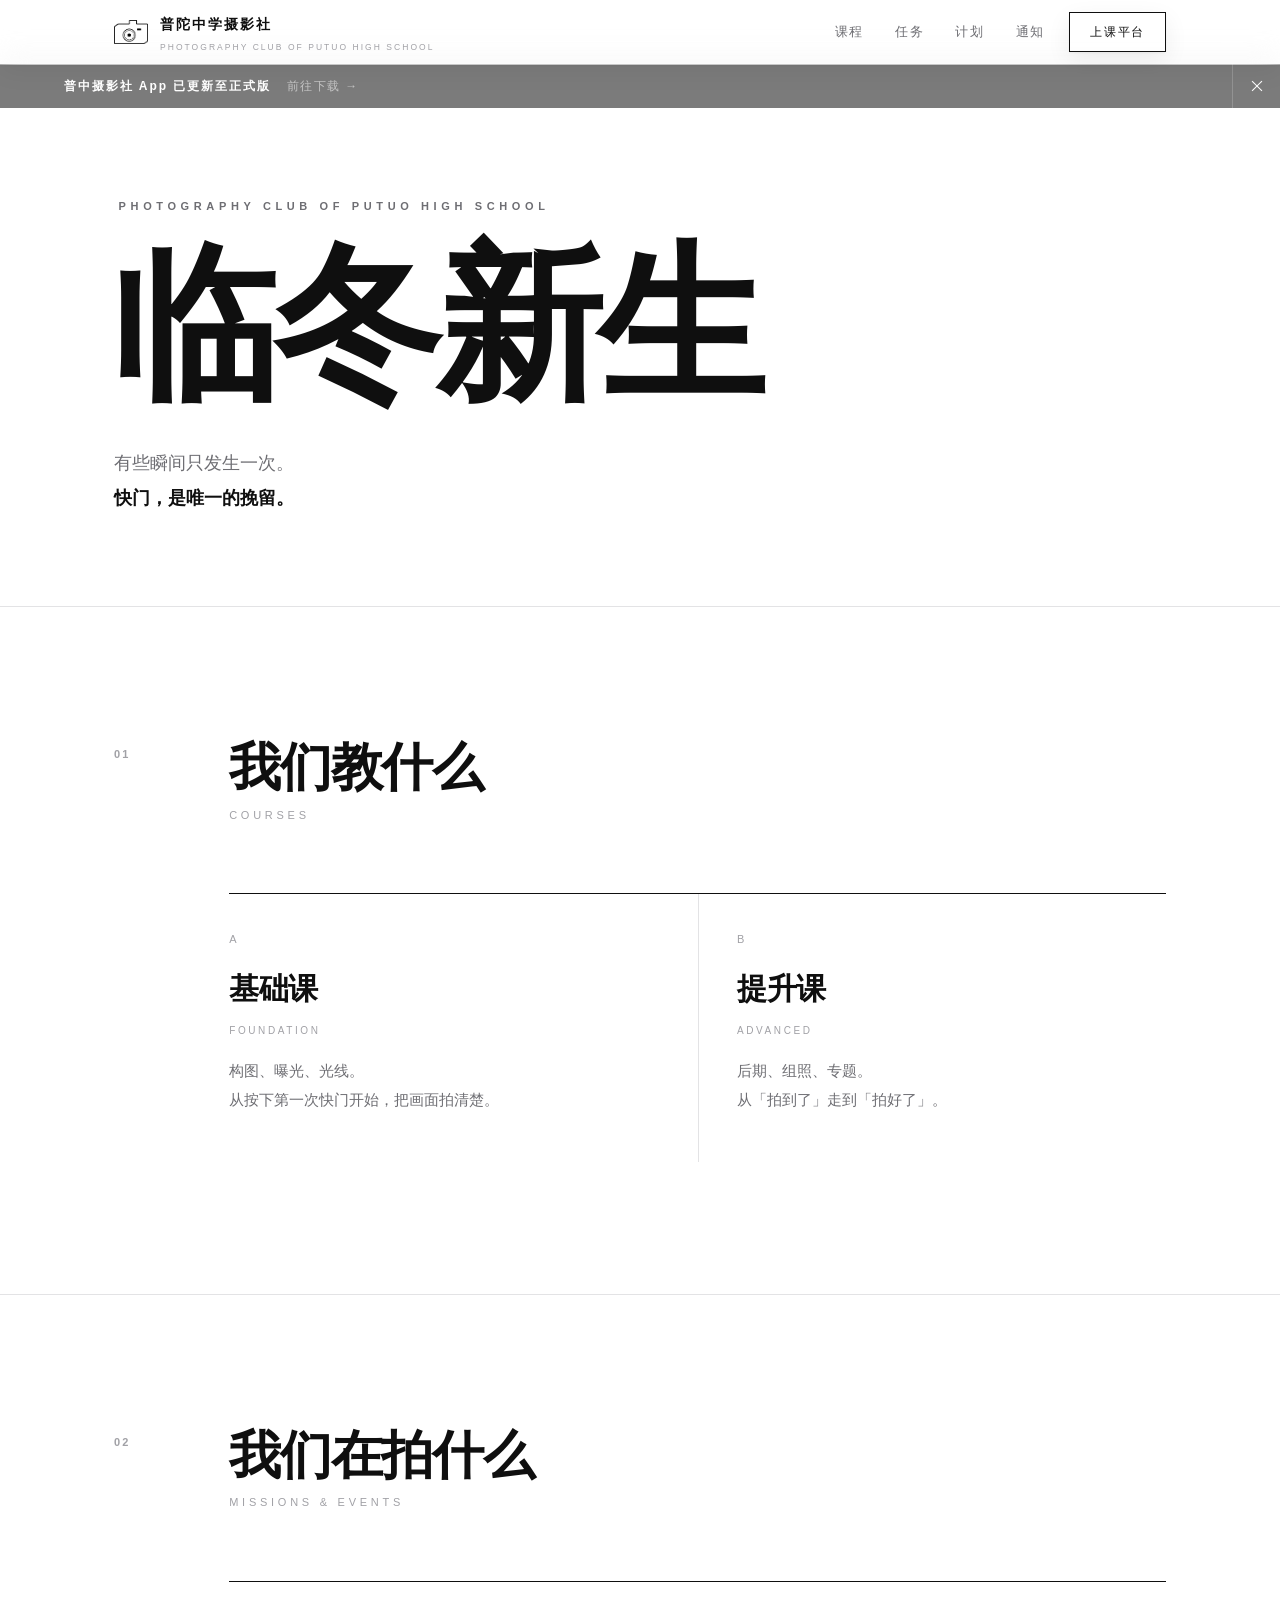
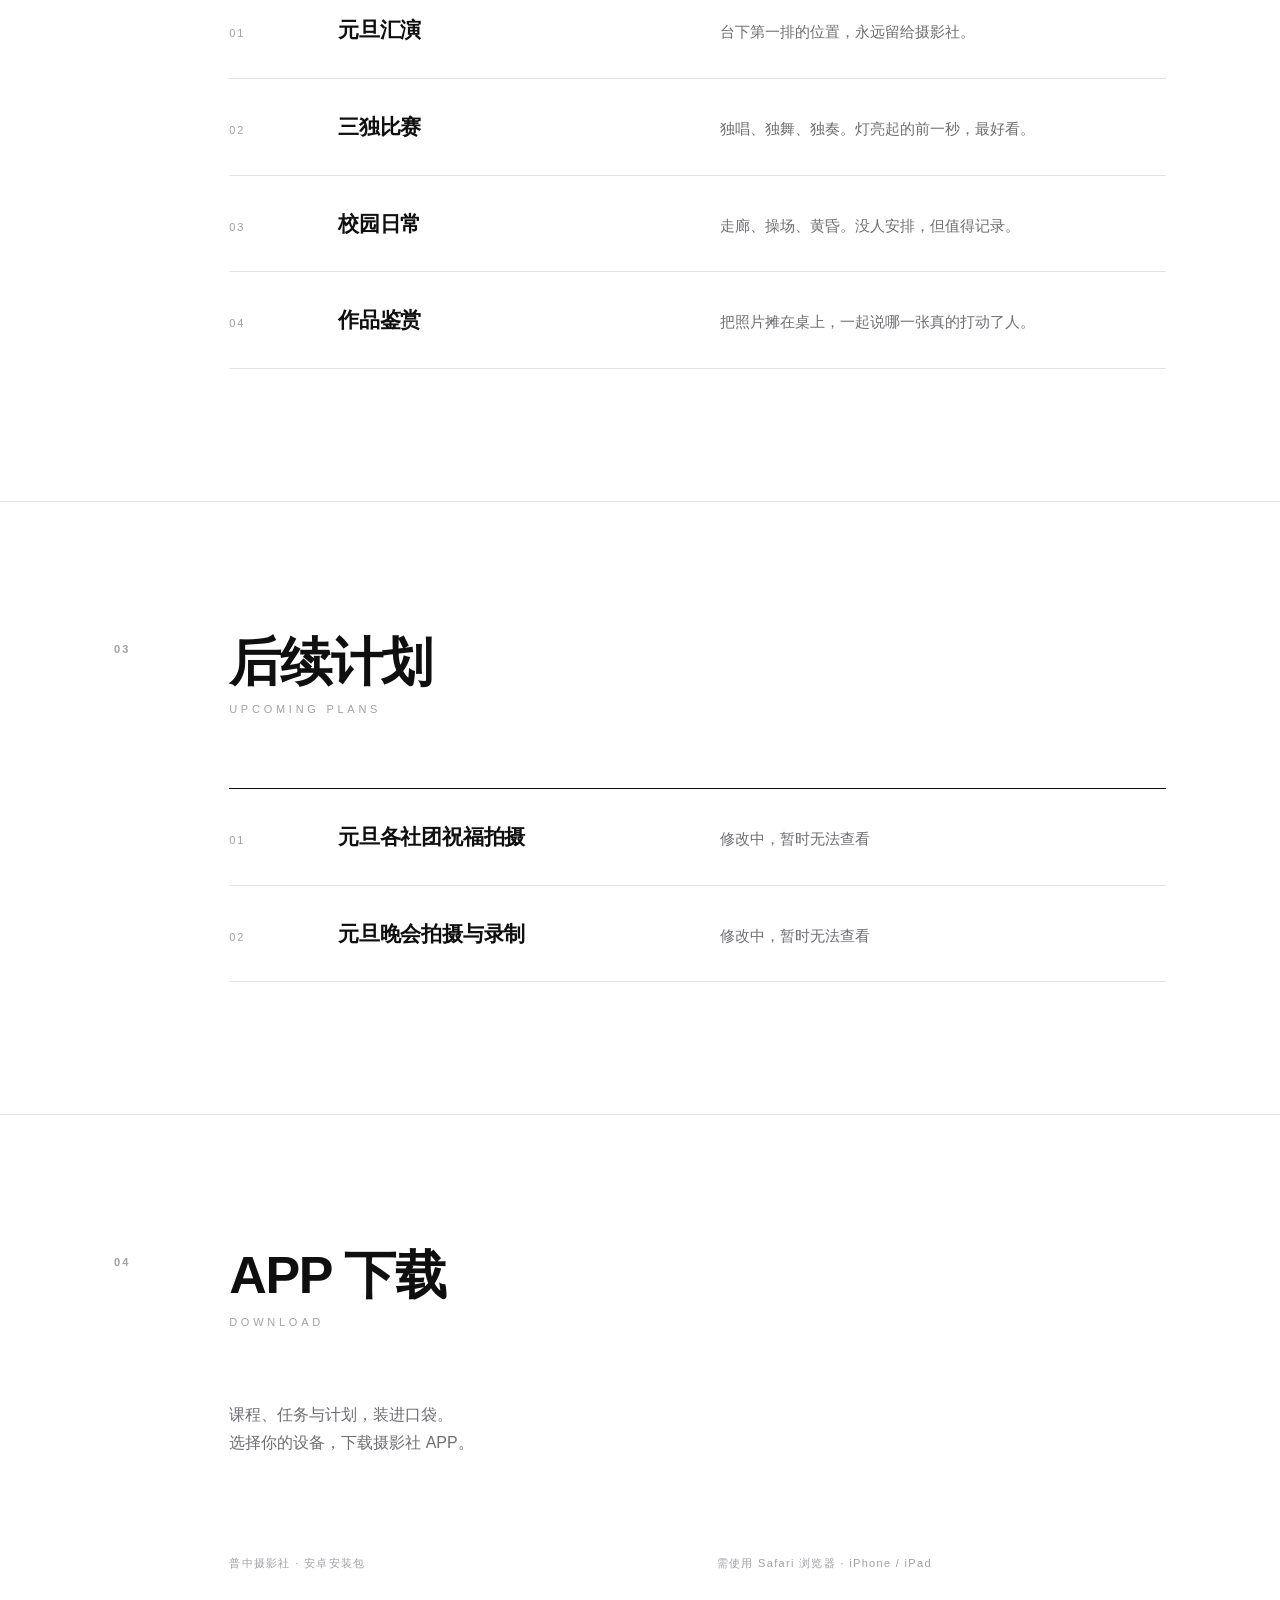
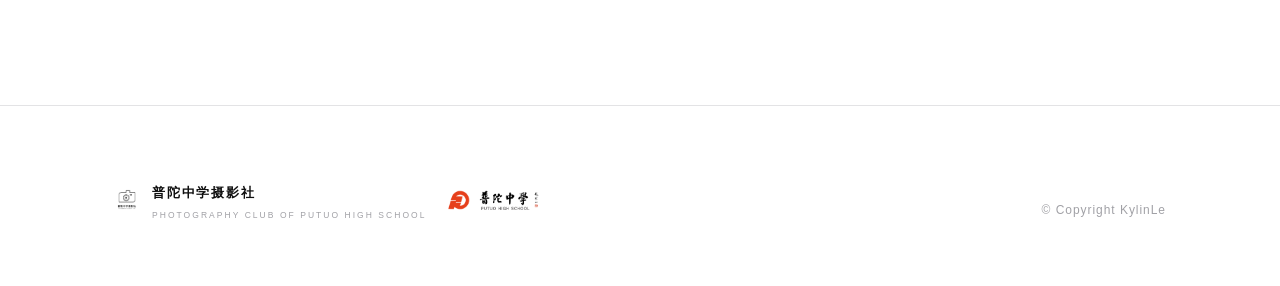
==== commit 6f38f5fa: "Mark both plans as under revision" ====
--- a/index.html
+++ b/index.html
@@ -154,16 +154,16 @@
         <div></div>
         <div class="content">
           <div class="list reveal">
-            <a class="list-item plan-item" href="plan/clubs-greeting.html">
+            <div class="list-item">
               <div class="n">01</div>
               <div class="t">元旦各社团祝福拍摄</div>
-              <div class="go">进入<span aria-hidden="true"> →</span></div>
-            </a>
-            <a class="list-item plan-item" href="plan/gala-recording.html">
+              <div class="d">修改中，暂时无法查看</div>
+            </div>
+            <div class="list-item">
               <div class="n">02</div>
               <div class="t">元旦晚会拍摄与录制</div>
-              <div class="go">进入<span aria-hidden="true"> →</span></div>
-            </a>
+              <div class="d">修改中，暂时无法查看</div>
+            </div>
           </div>
         </div>
       </div>
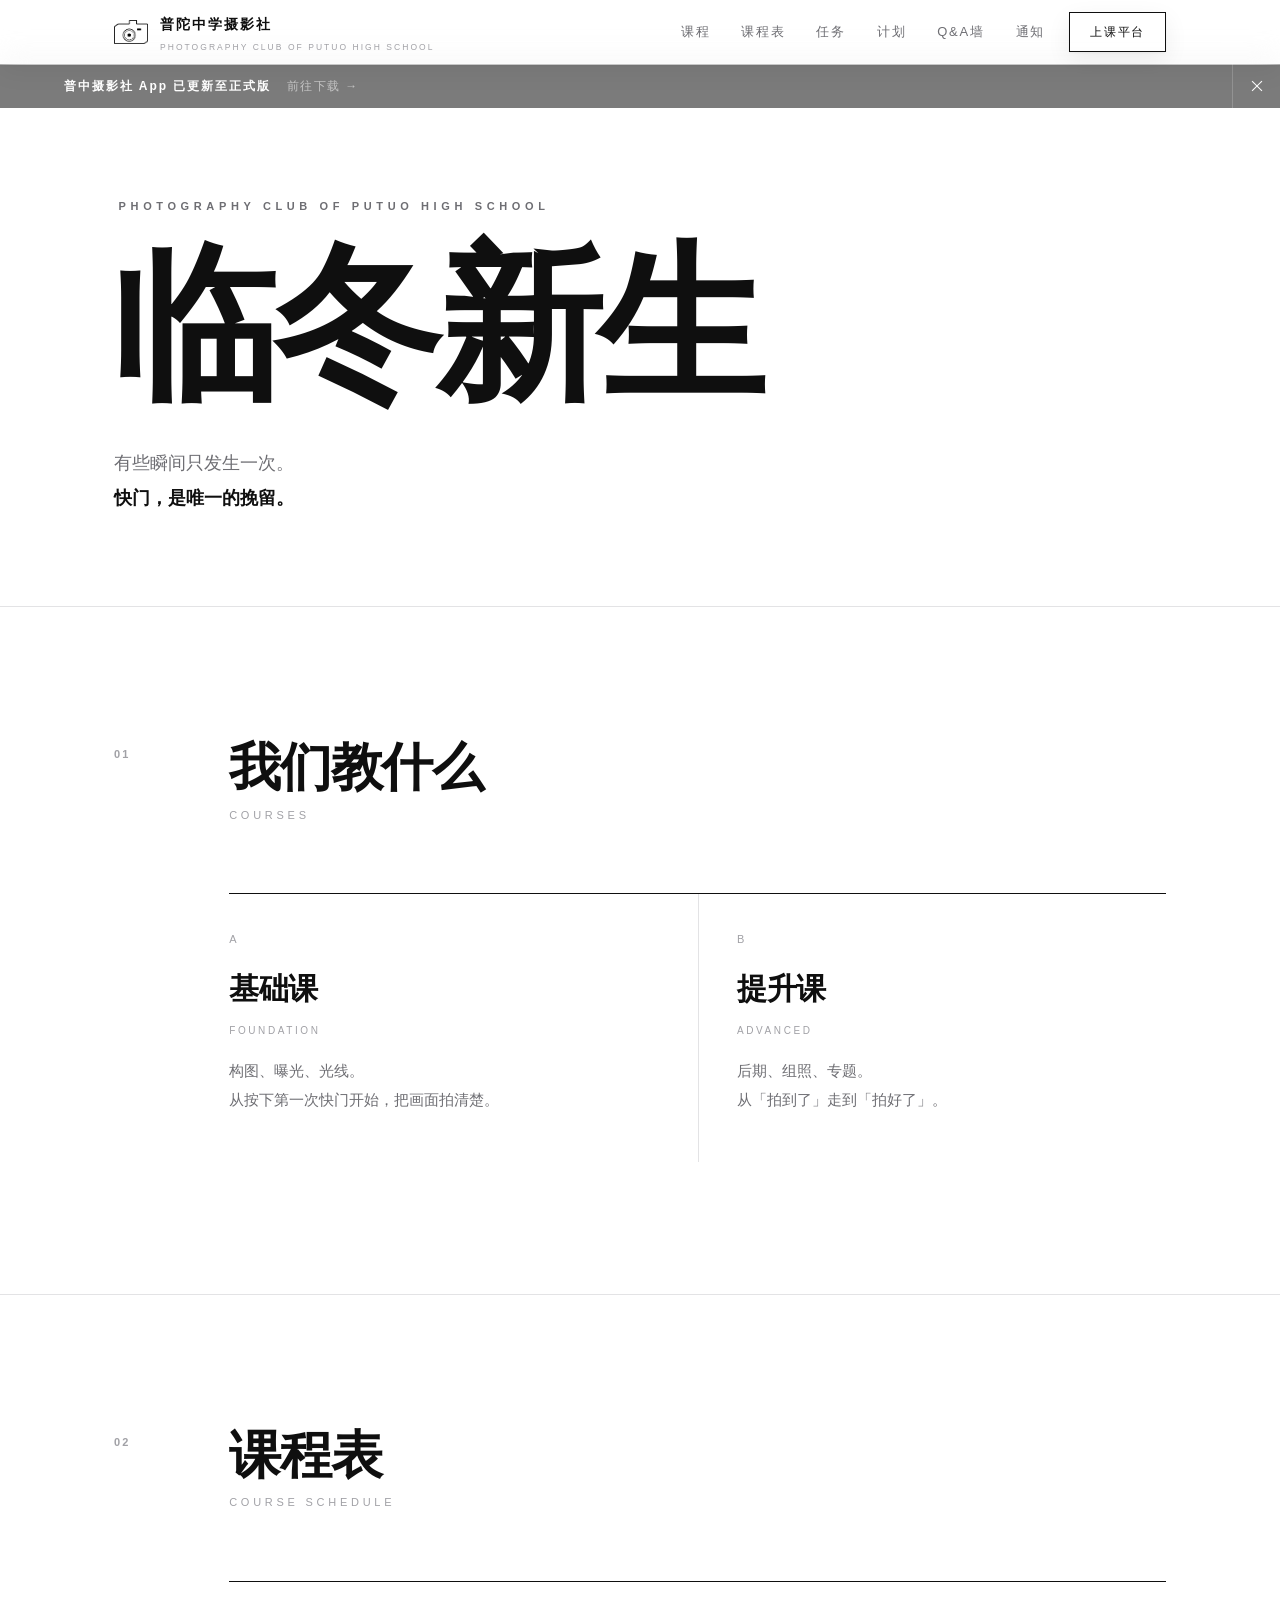
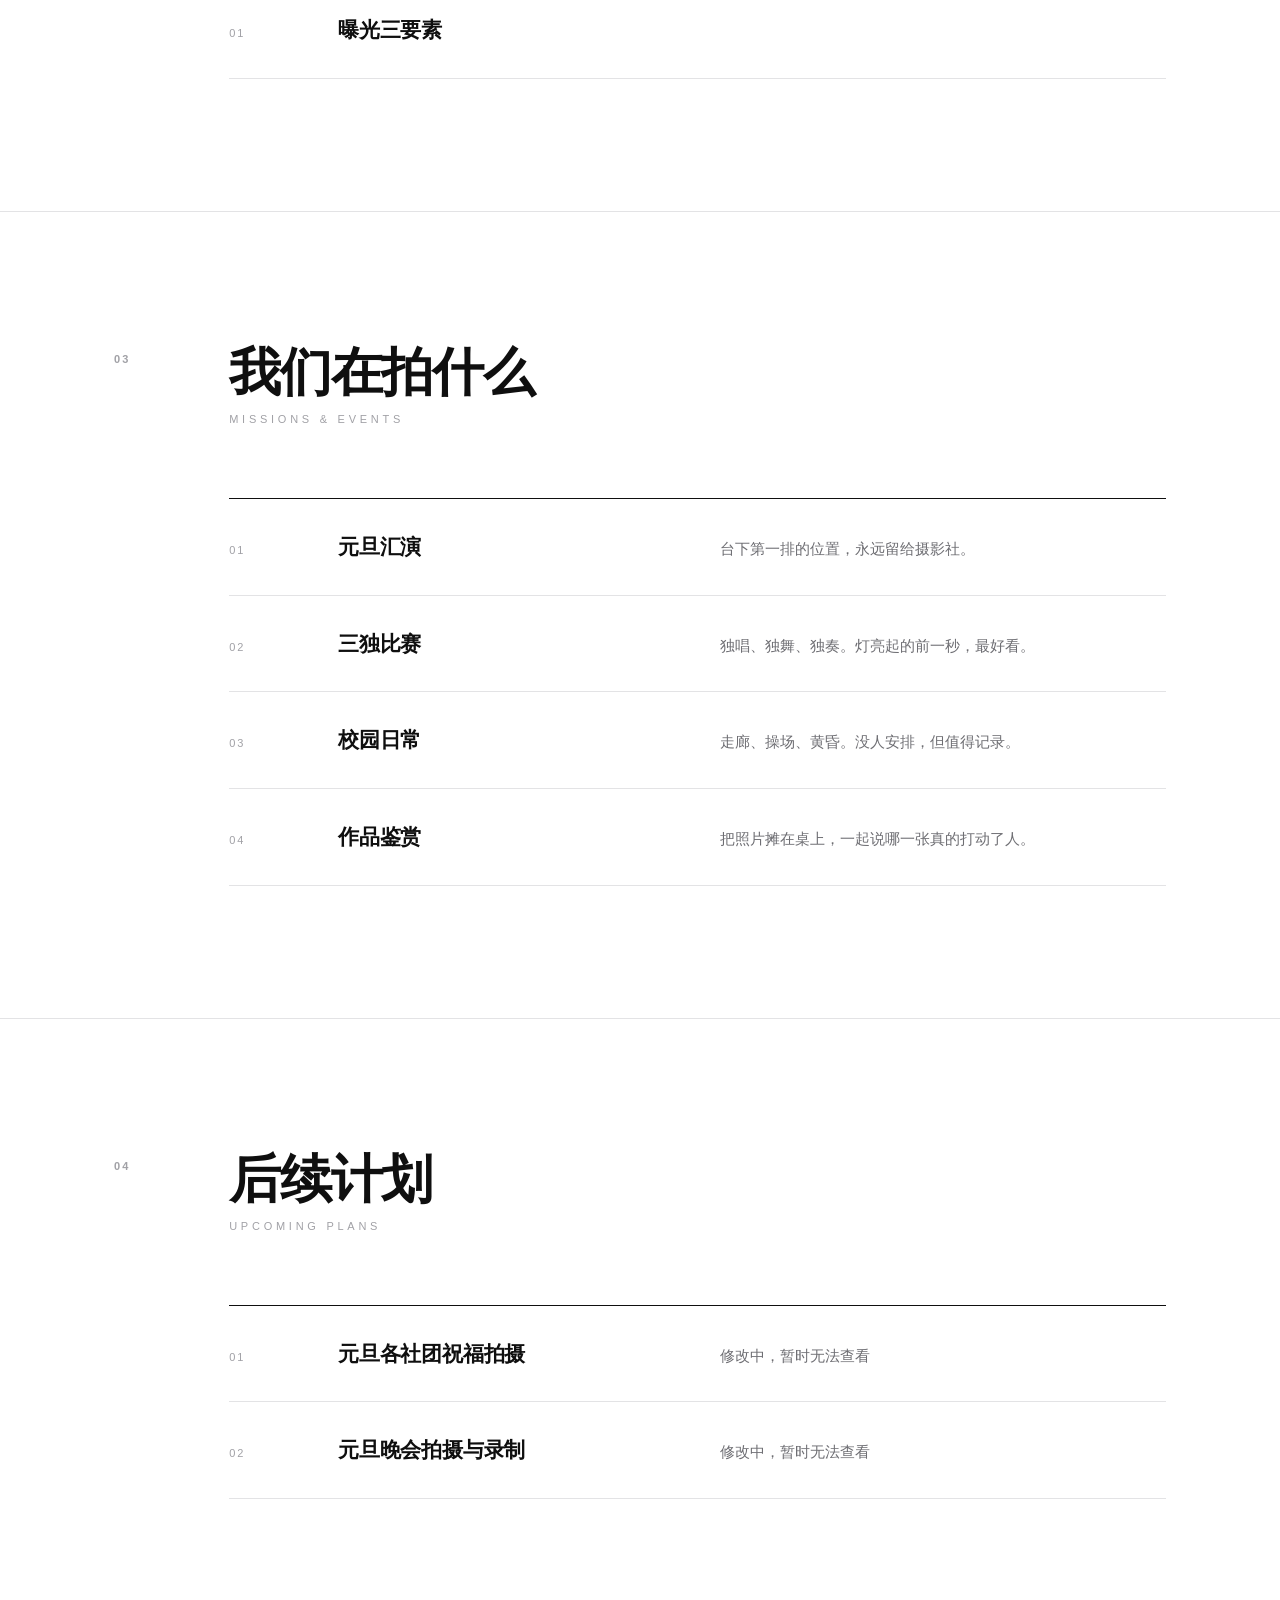
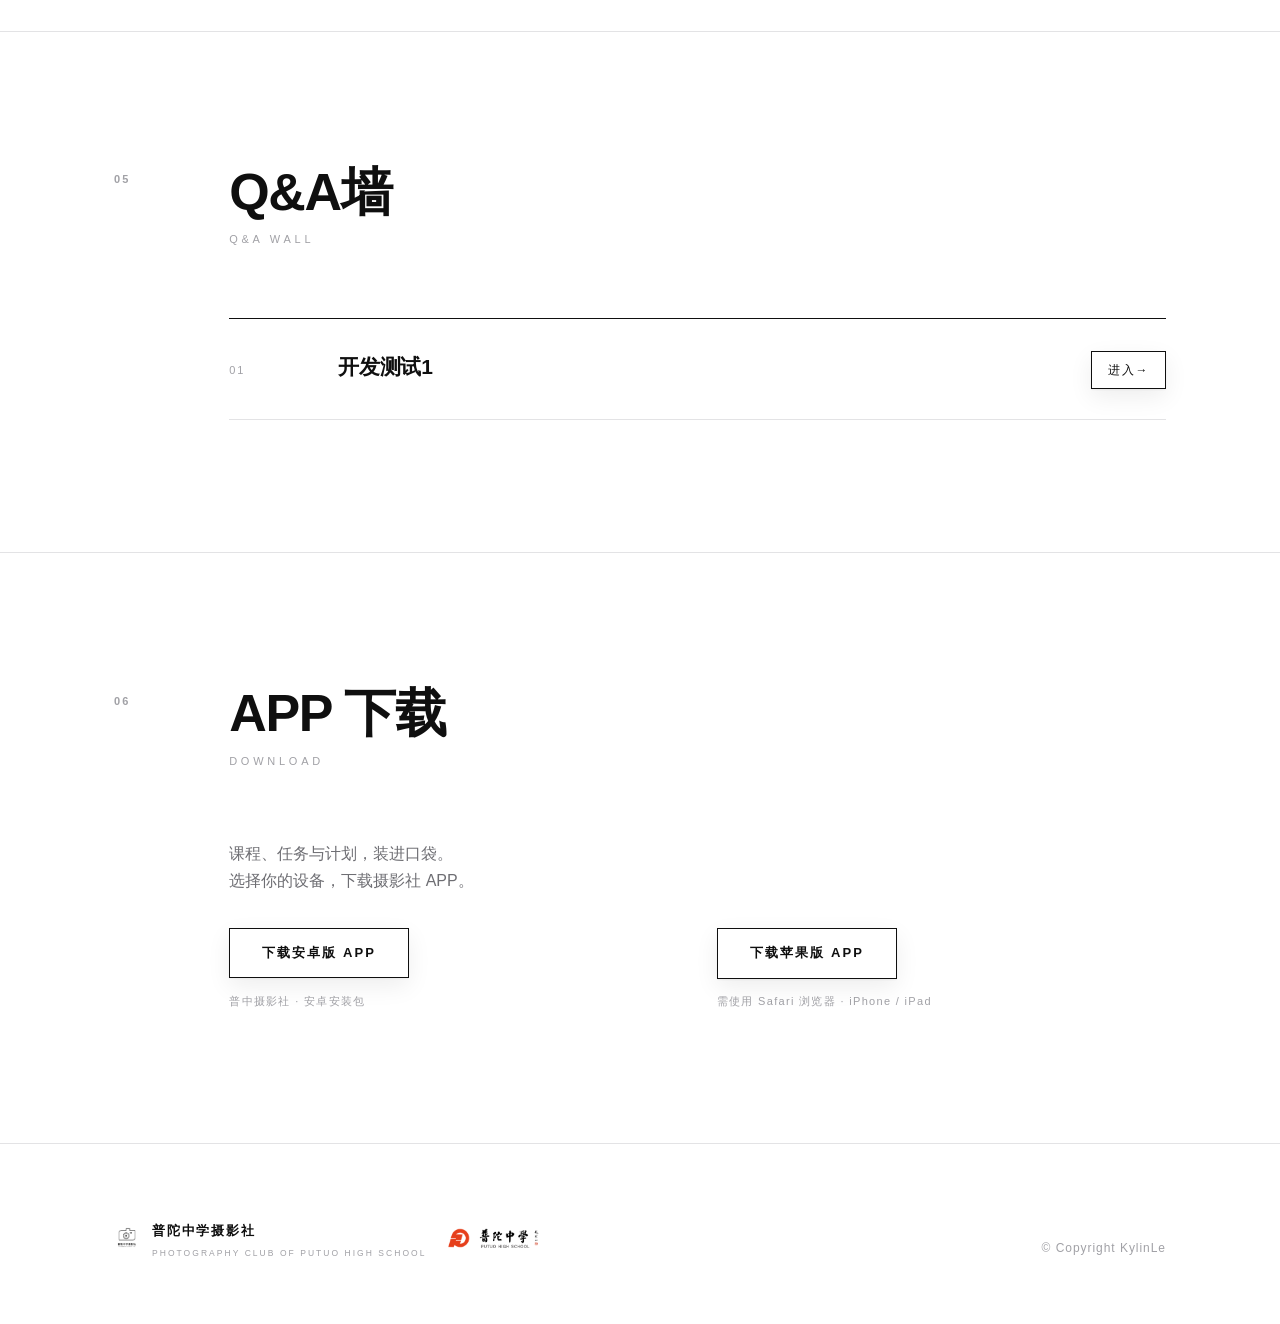
==== commit b3063563: "Add timetable and Q&A wall modules with test article" ====
--- a/index.html
+++ b/index.html
@@ -24,8 +24,10 @@
 
     <nav class="nav-links" aria-label="主导航">
       <a href="#courses">课程</a>
+      <a href="#timetable">课程表</a>
       <a href="#missions">任务</a>
       <a href="#plans">计划</a>
+      <a href="#qa">Q&amp;A墙</a>
       <a class="notices-toggle" href="#notices">通知</a>
     </nav>
 
@@ -37,8 +39,10 @@
   </div>
   <div class="mobile-menu" id="mobileMenu">
     <a href="#courses">课程</a>
+    <a href="#timetable">课程表</a>
     <a href="#missions">任务</a>
     <a href="#plans">计划</a>
+    <a href="#qa">Q&amp;A墙</a>
     <a class="notices-toggle" href="#notices">通知</a>
   </div>
 </header>
@@ -104,11 +108,33 @@
     </div>
   </section>
 
-  <!-- ================= 02 任务与活动 ================= -->
+  <!-- ================= 02 课程表 ================= -->
+  <section class="sec" id="timetable">
+    <div class="wrap">
+      <div class="sec-head reveal">
+        <div class="sec-num">02</div>
+        <h2>课程表<span class="en">Course Schedule</span></h2>
+      </div>
+
+      <div class="sec-body">
+        <div></div>
+        <div class="content">
+          <div class="list reveal">
+            <div class="list-item">
+              <div class="n">01</div>
+              <div class="t">曝光三要素</div>
+            </div>
+          </div>
+        </div>
+      </div>
+    </div>
+  </section>
+
+  <!-- ================= 03 任务与活动 ================= -->
   <section class="sec" id="missions">
     <div class="wrap">
       <div class="sec-head reveal">
-        <div class="sec-num">02</div>
+        <div class="sec-num">03</div>
         <h2>我们在拍什么<span class="en">Missions &amp; Events</span></h2>
       </div>
 
@@ -142,11 +168,11 @@
     </div>
   </section>
 
-  <!-- ================= 03 后续计划 ================= -->
+  <!-- ================= 04 后续计划 ================= -->
   <section class="sec" id="plans">
     <div class="wrap">
       <div class="sec-head reveal">
-        <div class="sec-num">03</div>
+        <div class="sec-num">04</div>
         <h2>后续计划<span class="en">Upcoming Plans</span></h2>
       </div>
 
@@ -170,11 +196,34 @@
     </div>
   </section>
 
-<!-- ================= 04 APP 下载 ================= -->
+  <!-- ================= 05 Q&A墙 ================= -->
+  <section class="sec" id="qa">
+    <div class="wrap">
+      <div class="sec-head reveal">
+        <div class="sec-num">05</div>
+        <h2>Q&amp;A墙<span class="en">Q&amp;A Wall</span></h2>
+      </div>
+
+      <div class="sec-body">
+        <div></div>
+        <div class="content">
+          <div class="list reveal">
+            <a class="list-item plan-item" href="plan/qa-dev-test1.html">
+              <div class="n">01</div>
+              <div class="t">开发测试1</div>
+              <div class="go">进入<span aria-hidden="true"> →</span></div>
+            </a>
+          </div>
+        </div>
+      </div>
+    </div>
+  </section>
+
+<!-- ================= 06 APP 下载 ================= -->
 <section class="sec" id="app">
   <div class="wrap">
     <div class="sec-head reveal">
-      <div class="sec-num">04</div>
+      <div class="sec-num">06</div>
       <h2>APP 下载<span class="en">Download</span></h2>
     </div>
 
--- a/css/style.css
+++ b/css/style.css
@@ -275,7 +275,7 @@
 .list-item:hover{ padding-left:10px; }
 .list-item .n{ font-size:11px; letter-spacing:.18em; color:var(--faint); }
 .list-item .t{ font-size:clamp(17px,2vw,21px); font-weight:600; letter-spacing:-.01em; }
-.list-item .d{ font-size:14.5px; line-height:1.85; color:var(--muted); }
+.list-item .d{ font-size:14.5px; line-height:1.85; color:var(--muted); overflow-wrap:anywhere; }
 
 /* 后续计划 —— 可点击列表（外观与任务列表一致） */
 .plan-item{ cursor:pointer; }
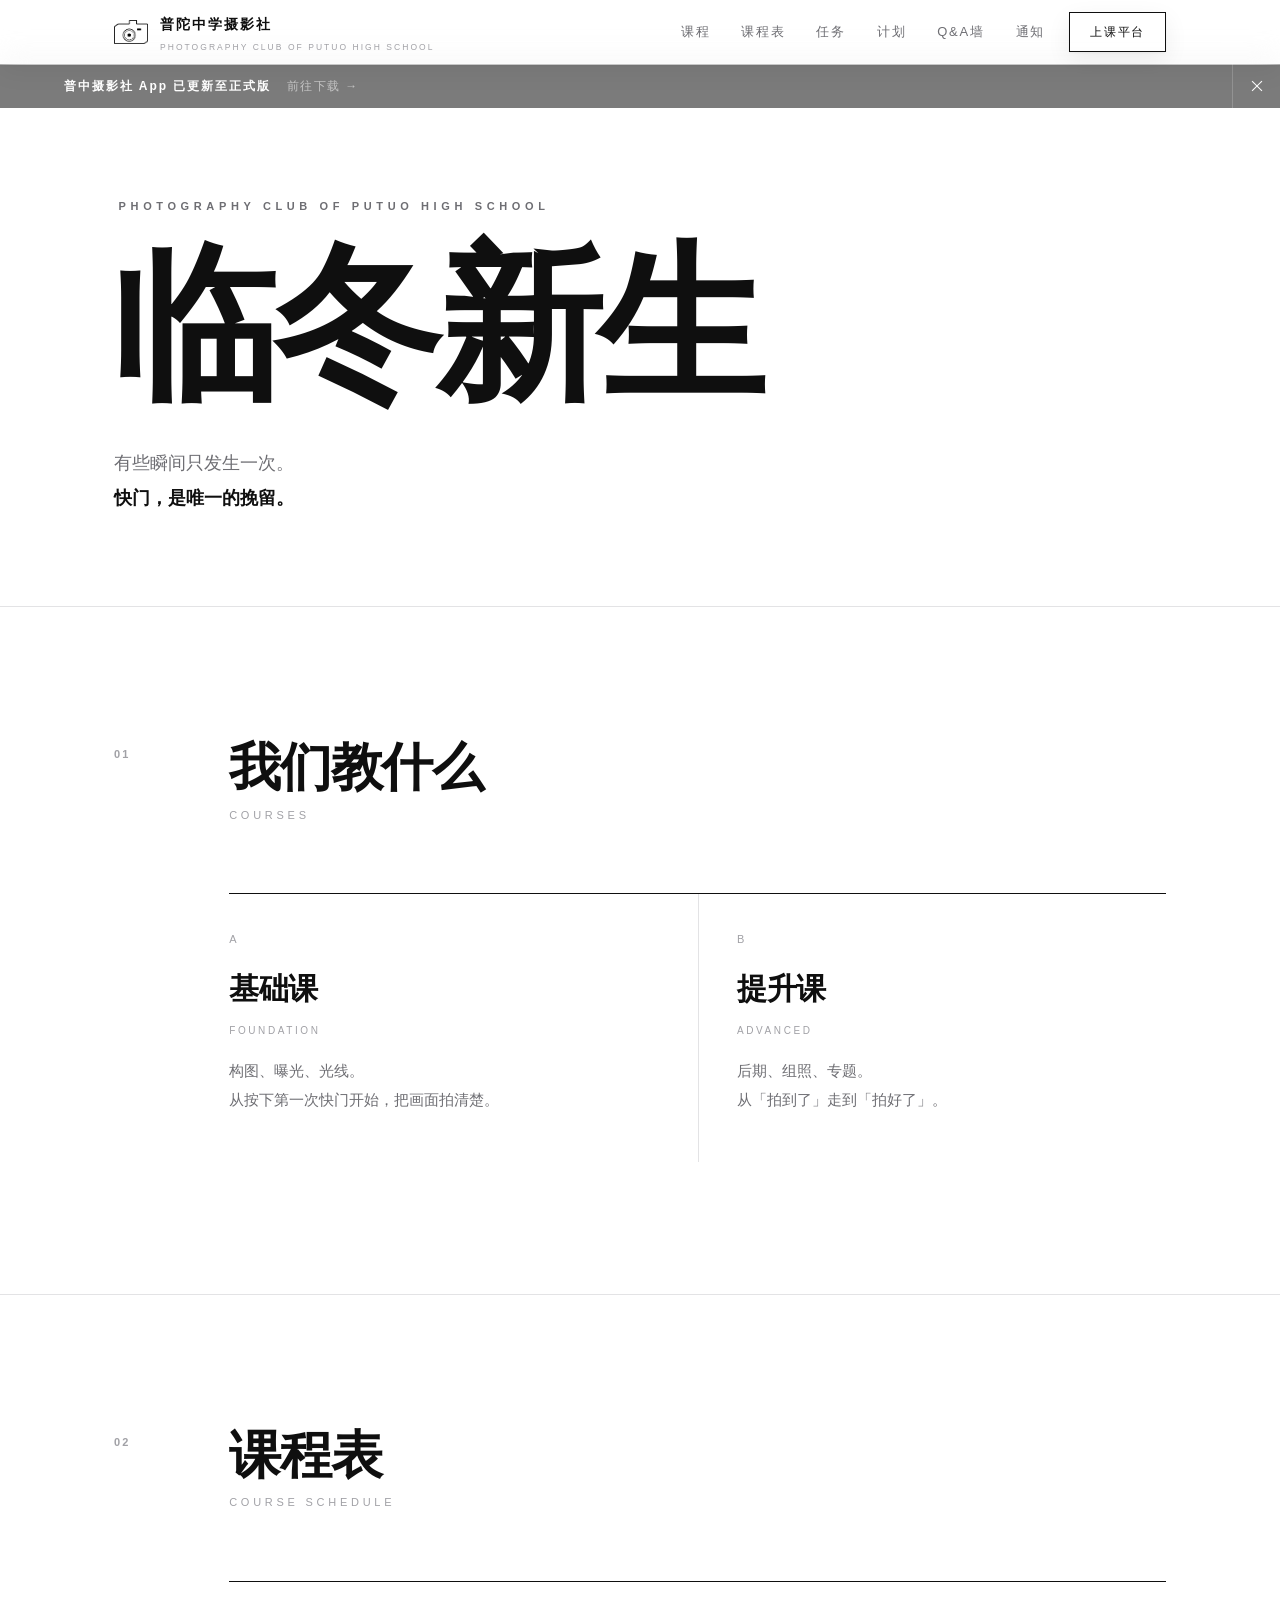
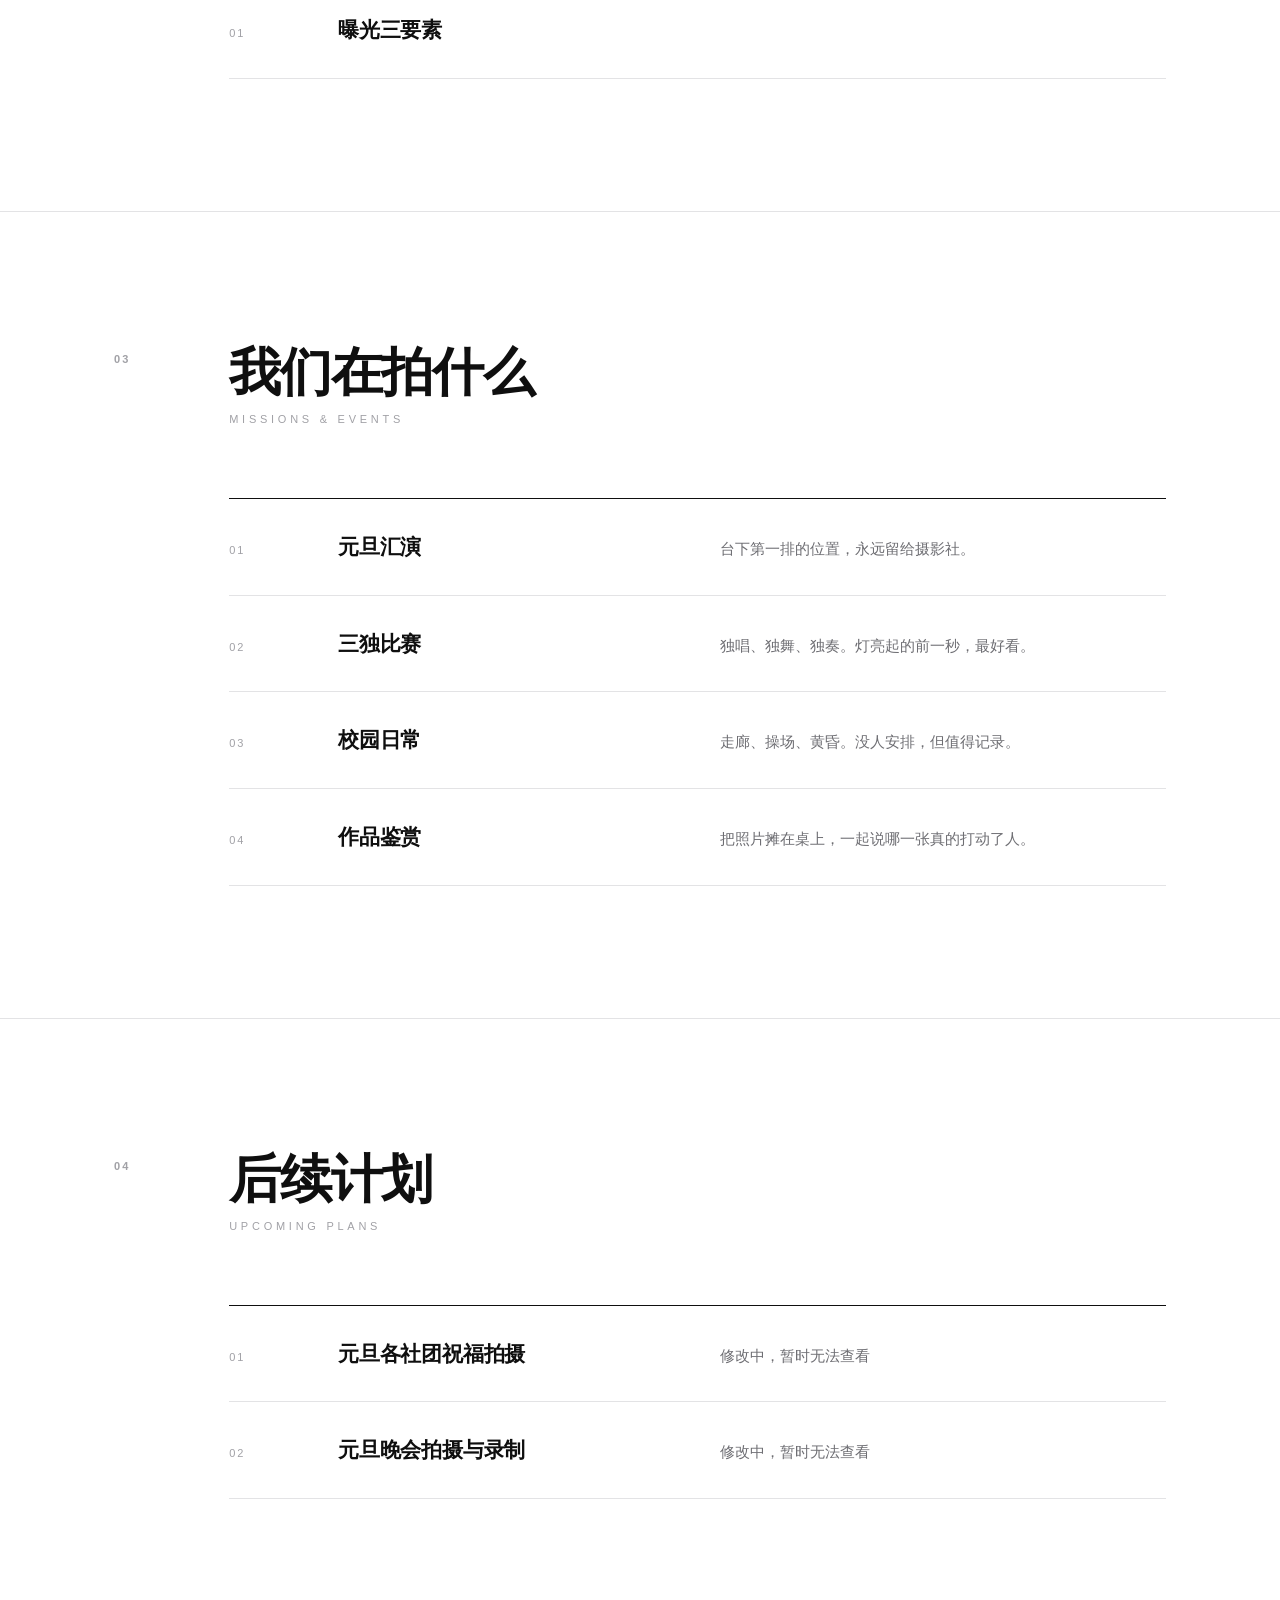
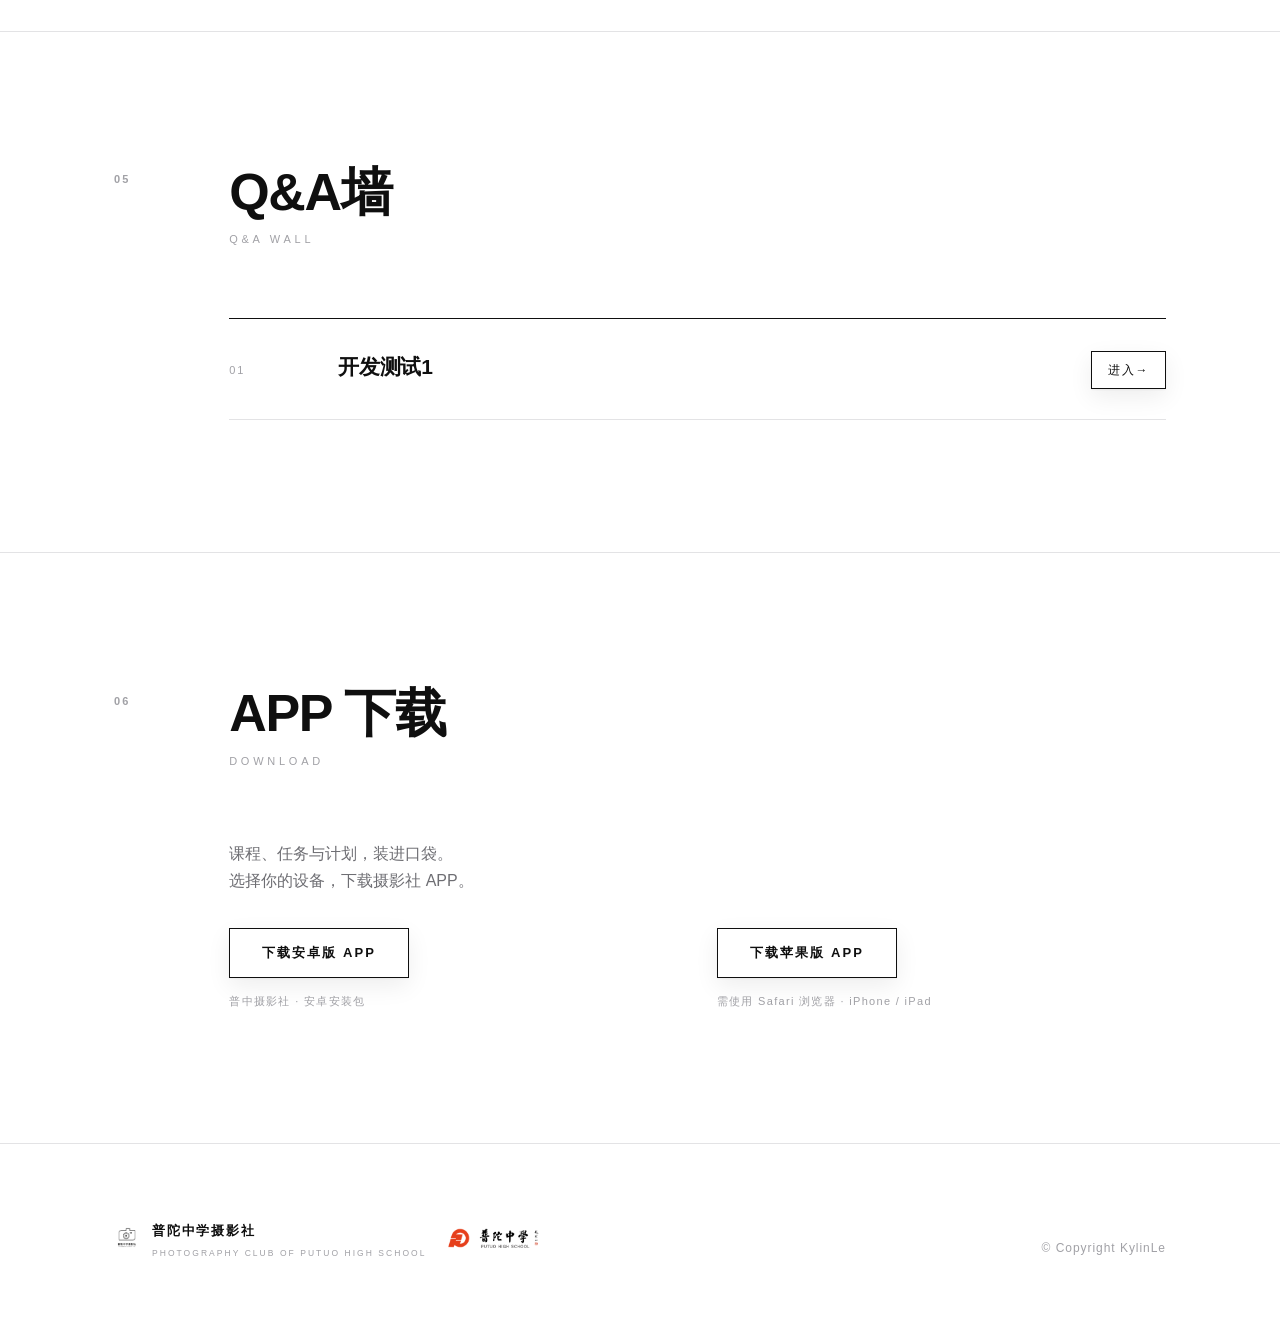
==== commit 13a6b488: "Bump app version code to 7 and update APK" ====
--- a/index.html
+++ b/index.html
@@ -7,7 +7,7 @@
 <meta name="description" content="普陀中学摄影社 — 留住光。课程、活动与作品，用快门挽留每一个瞬间。">
 <link rel="icon" type="image/png" href="assets/logo.png">
 <link rel="stylesheet" href="css/style.css">
-<meta name="app-version-code" content="5">
+<meta name="app-version-code" content="7">
 </head>
 <body class="has-notice">
 
--- a/css/style.css
+++ b/css/style.css
@@ -42,6 +42,9 @@
 a{ color:inherit; text-decoration:none; }
 img{ display:block; max-width:100%; }
 
+/* 仅供安卓 App 解析的内容（网页隐藏；App 按 HTML 结构解析、不读取 CSS，故不受影响） */
+.app-only{ display:none; }
+
 /* ---------- 通用容器 ---------- */
 .wrap{
   width:100%;
@@ -201,6 +204,7 @@
   font-size:clamp(15px,1.6vw,18px);
   line-height:1.95; color:var(--muted);
   max-width:26em;
+  overflow-wrap:anywhere;
 }
 .hero-desc strong{ color:var(--ink); font-weight:600; }
 
